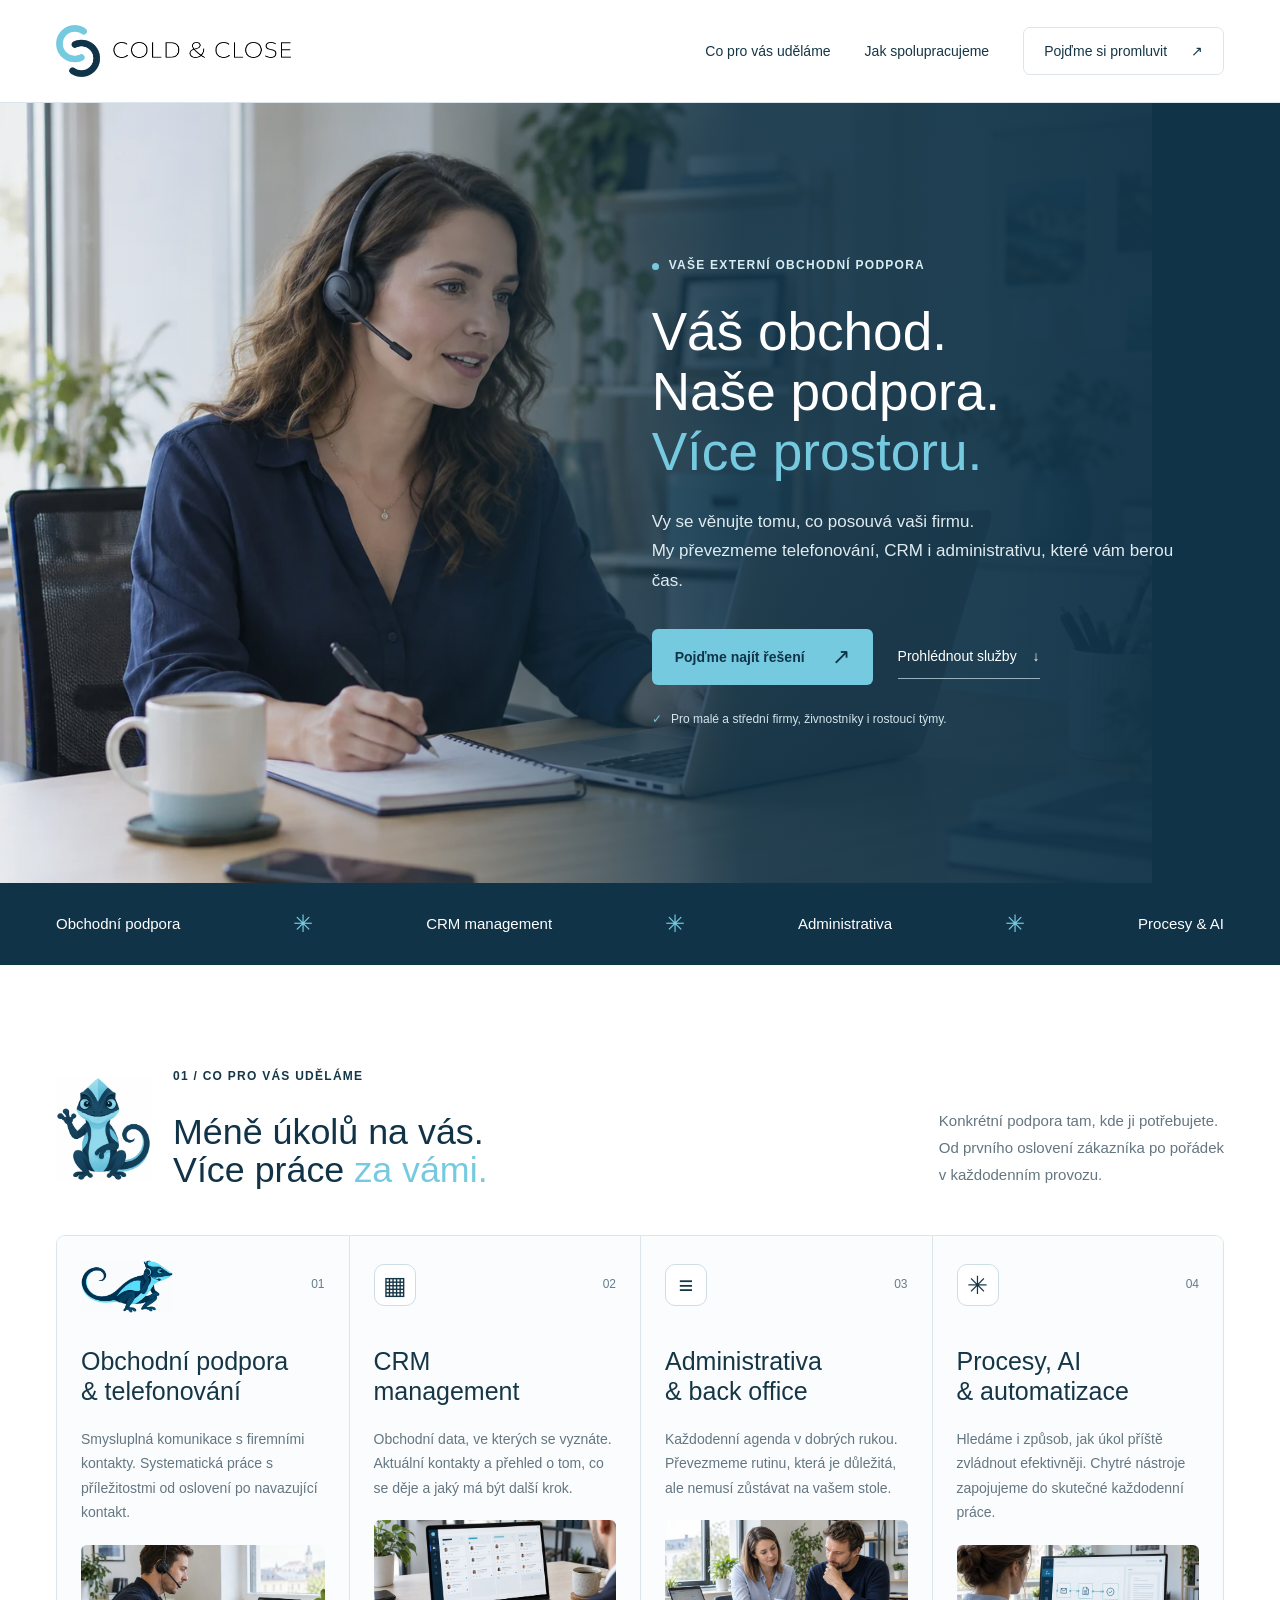
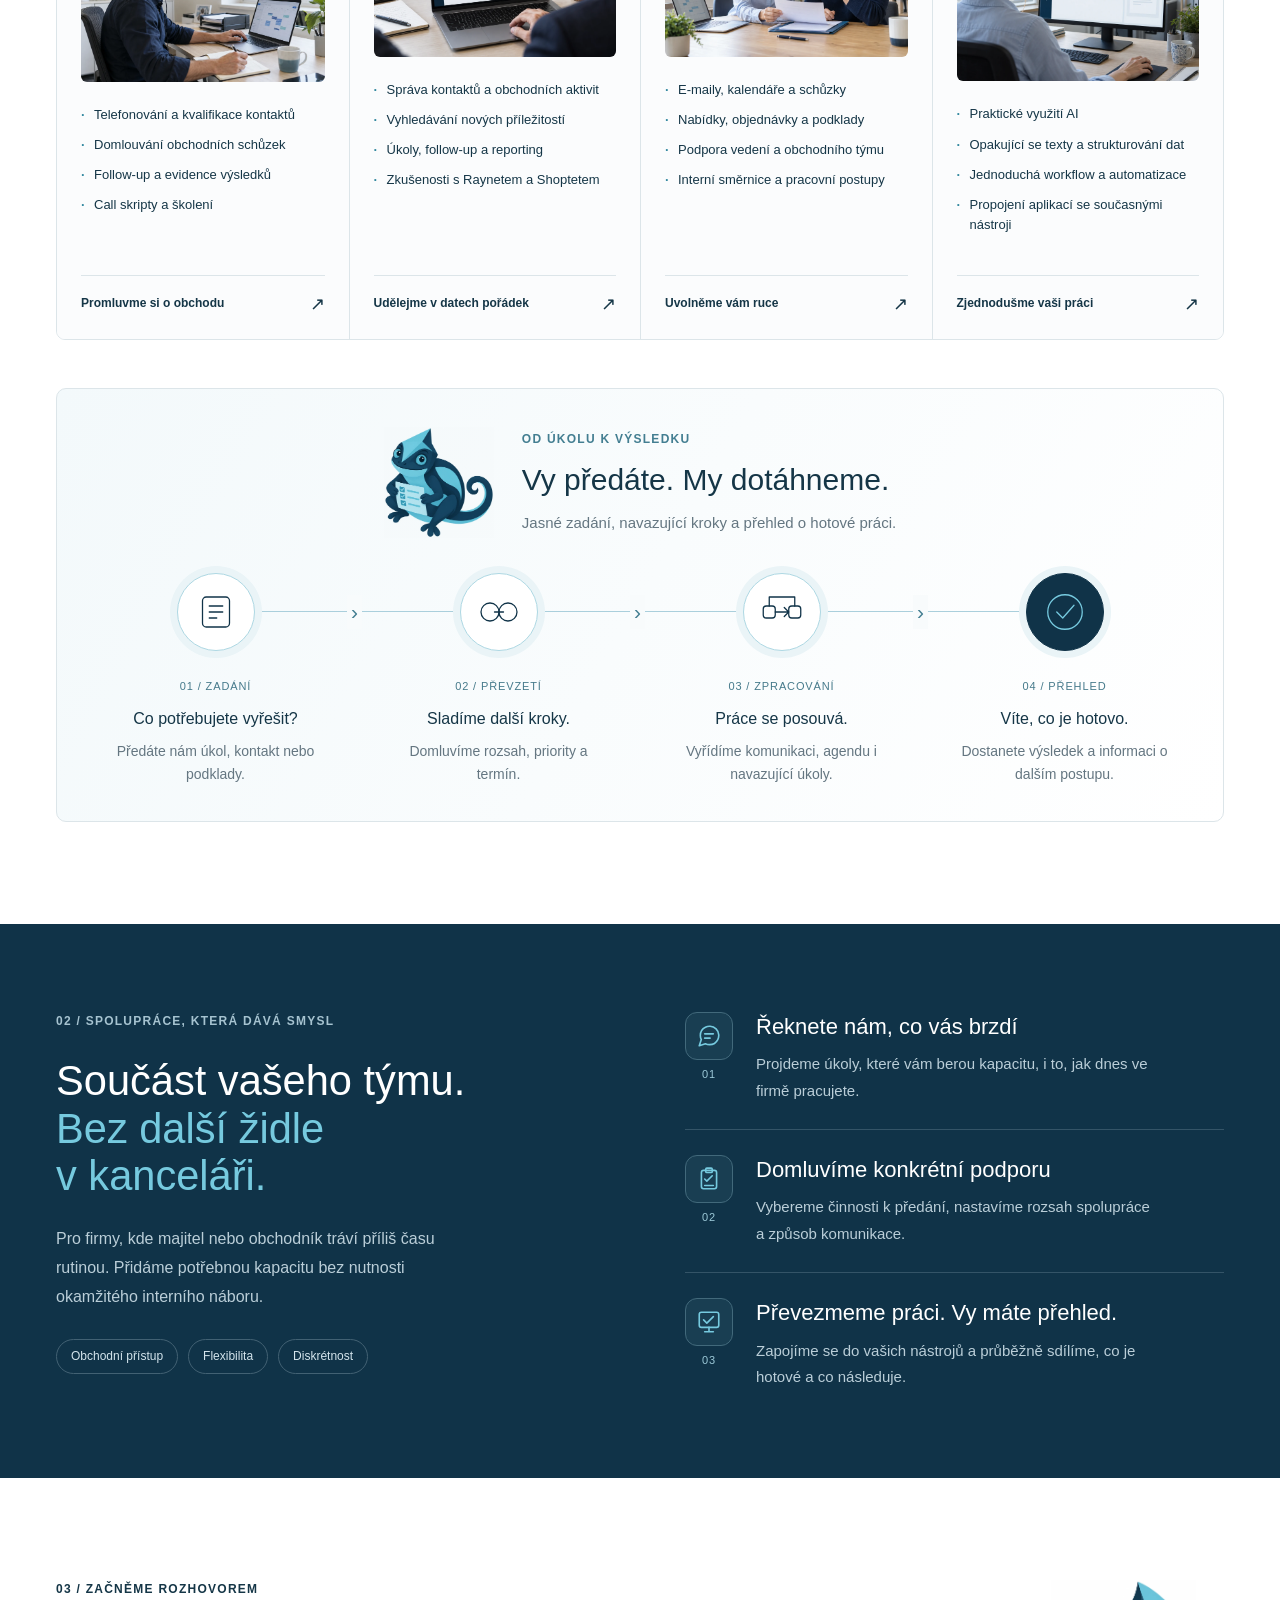
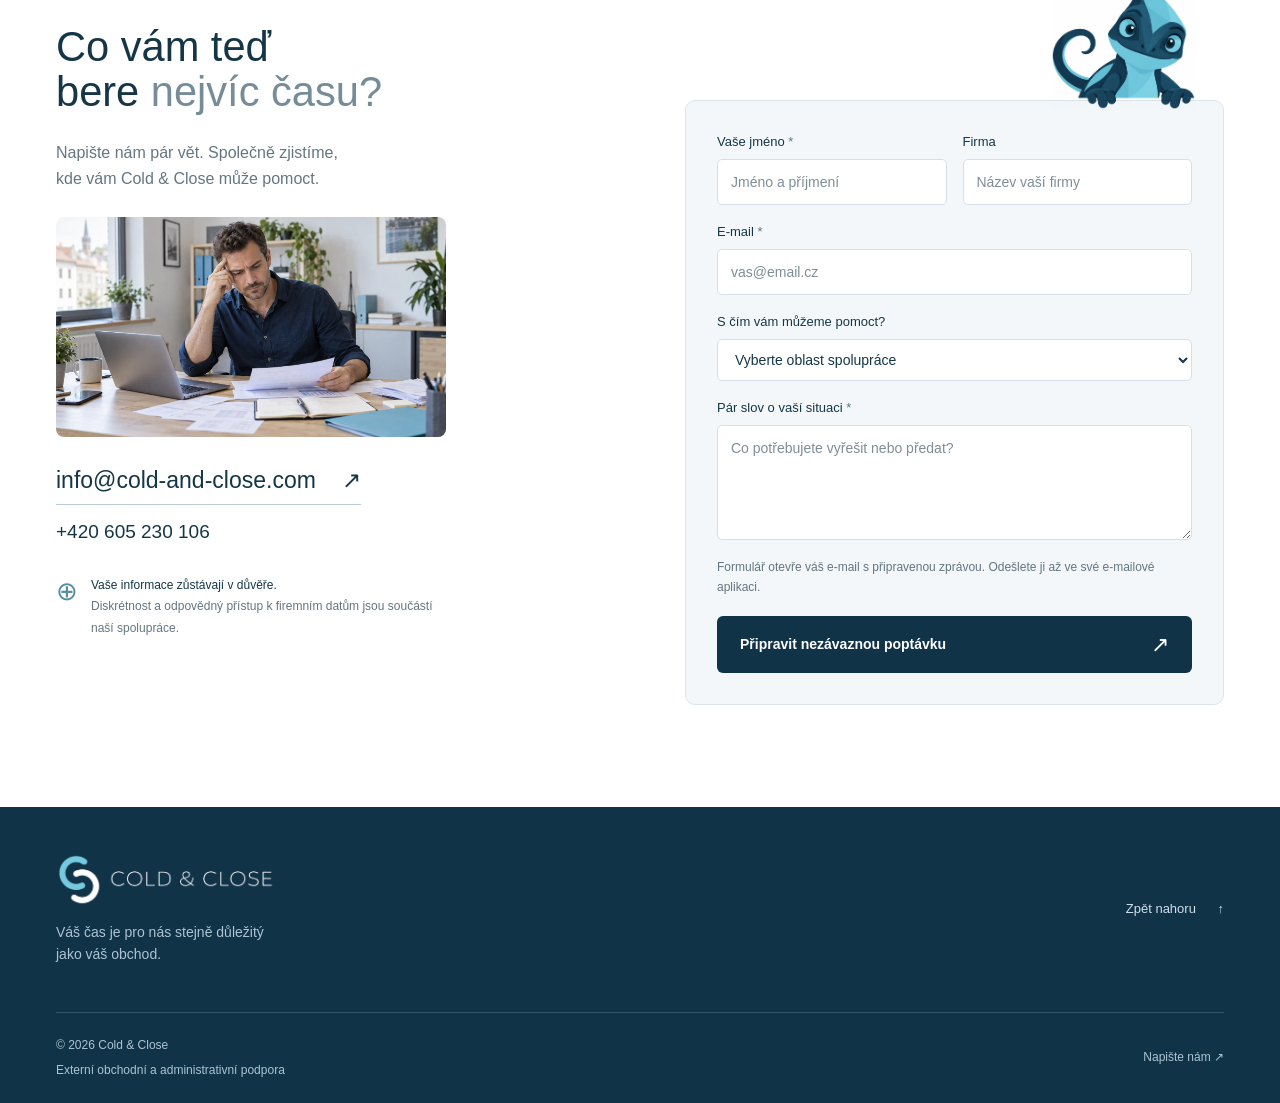
==== v2/index.html @ fe9628e1 "Add independent version 2 with chameleon mascot accents" ====
<!doctype html>
<html lang="cs">
<head>
  <meta charset="utf-8">
  <meta name="viewport" content="width=device-width, initial-scale=1">
  <meta name="theme-color" content="#103348">
  <title>Cold & Close — Více prostoru pro váš obchod</title>
  <meta name="description" content="Externí obchodní a administrativní podpora pro malé a střední firmy. B2B telefonování, CRM, back office i praktické využití AI.">
  <meta property="og:title" content="Cold & Close — Více prostoru pro váš obchod">
  <meta property="og:description" content="Převezmeme činnosti, které vám berou kapacitu. Od prvního kontaktu po každodenní administrativu.">
  <meta property="og:type" content="website">
  <link rel="icon" type="image/png" href="./assets/favicon.png">
  <link rel="stylesheet" href="./styles.css?v=mascot-v2">
  <script src="./script.js" defer></script>
</head>
<body>
  <a class="skip-link" href="#obsah">Přejít na obsah</a>
  <header class="header">
    <div class="container header-inner">
      <a class="brand" href="#" aria-label="Cold & Close — úvod"><img src="./assets/logo.png" alt="Cold & Close" width="884" height="198"></a>
      <button class="menu-toggle" type="button" aria-expanded="false" aria-controls="navigation">Menu <span aria-hidden="true">☰</span></button>
      <nav id="navigation" aria-label="Hlavní navigace">
        <a href="#sluzby">Co pro vás uděláme</a>
        <a href="#spoluprace">Jak spolupracujeme</a>
        <a class="nav-contact" href="#kontakt">Pojďme si promluvit <span aria-hidden="true">↗</span></a>
      </nav>
    </div>
  </header>
  <main id="obsah">
    <section class="hero hero-background" aria-labelledby="hero-title">
      <img class="hero-background-image" src="./assets/sales.webp" alt="" width="1536" height="1024" fetchpriority="high">
      <div class="container hero-inner"><div class="hero-copy">
        <p class="eyebrow"><span class="dot"></span> VAŠE EXTERNÍ OBCHODNÍ PODPORA</p>
        <h1 id="hero-title">Váš obchod.<br>Naše podpora.<br><span>Více prostoru.</span></h1>
        <p class="hero-description">Vy se věnujte tomu, co posouvá vaši firmu.<br class="desktop-break"> My převezmeme telefonování, CRM i administrativu, které vám berou čas.</p>
        <div class="hero-actions"><a class="button button-dark" href="#kontakt">Pojďme najít řešení <span aria-hidden="true">↗</span></a><a class="text-link" href="#sluzby">Prohlédnout služby <span aria-hidden="true">↓</span></a></div>
        <p class="hero-note"><span aria-hidden="true">✓</span> Pro malé a střední firmy, živnostníky i rostoucí týmy.</p>
      </div>
      </div>
    </section>
    <div class="scope-strip"><div class="container"><span>Obchodní podpora</span><span aria-hidden="true">✳</span><span>CRM management</span><span aria-hidden="true">✳</span><span>Administrativa</span><span aria-hidden="true">✳</span><span>Procesy & AI</span></div></div>
    <section class="services section container" id="sluzby" aria-labelledby="services-title">
      <div class="section-intro"><div class="welcome-heading"><img class="mascot mascot-welcome" src="./assets/mascot-front.webp" alt="" aria-hidden="true" width="592" height="650" loading="lazy" decoding="async"><div><p class="eyebrow">01 / CO PRO VÁS UDĚLÁME</p><h2 id="services-title">Méně úkolů na vás.<br>Více práce <span class="muted">za vámi.</span></h2></div></div><p>Konkrétní podpora tam, kde ji potřebujete.<br>Od prvního oslovení zákazníka po pořádek<br class="desktop-break"> v každodenním provozu.</p></div>
      <div class="service-grid">
        <article class="service-card"><div class="card-top"><span class="mascot-call-slot"><img class="mascot mascot-calling" src="./assets/mascot-calling.webp" alt="" aria-hidden="true" width="650" height="377" loading="lazy" decoding="async"></span><span class="card-number">01</span></div><h3>Obchodní podpora<br>& telefonování</h3><p>Smysluplná komunikace s firemními kontakty. Systematická práce s příležitostmi od oslovení po navazující kontakt.</p><img class="service-inline-photo" src="./assets/calling.webp" alt="Ilustrační obchodní hovor: asistent domlouvá schůzku a zaznamenává další kroky." width="1536" height="1024" loading="lazy" decoding="async"><ul><li>Telefonování a kvalifikace kontaktů</li><li>Domlouvání obchodních schůzek</li><li>Follow-up a evidence výsledků</li><li>Call skripty a školení</li></ul><a class="card-link" href="#kontakt" data-service="Obchodní podpora a telefonování">Promluvme si o obchodu <span aria-hidden="true">↗</span></a></article>
        <article class="service-card"><div class="card-top"><span class="service-icon" aria-hidden="true">▦</span><span class="card-number">02</span></div><h3>CRM<br>management</h3><p>Obchodní data, ve kterých se vyznáte. Aktuální kontakty a přehled o tom, co se děje a jaký má být další krok.</p><img class="service-inline-photo" src="./assets/crm.webp" alt="Ilustrační přehled obchodních příležitostí v CRM na notebooku." width="1536" height="1024" loading="lazy" decoding="async"><ul><li>Správa kontaktů a obchodních aktivit</li><li>Vyhledávání nových příležitostí</li><li>Úkoly, follow-up a reporting</li><li>Zkušenosti s Raynetem a Shoptetem</li></ul><a class="card-link" href="#kontakt" data-service="CRM management">Udělejme v datech pořádek <span aria-hidden="true">↗</span></a></article>
        <article class="service-card"><div class="card-top"><span class="service-icon" aria-hidden="true">≡</span><span class="card-number">03</span></div><h3>Administrativa<br>& back office</h3><p>Každodenní agenda v dobrých rukou. Převezmeme rutinu, která je důležitá, ale nemusí zůstávat na vašem stole.</p><img class="service-inline-photo" src="./assets/admin.webp" alt="Ilustrační spolupráce nad firemními dokumenty a plánem práce." width="1536" height="1024" loading="lazy" decoding="async"><ul><li>E-maily, kalendáře a schůzky</li><li>Nabídky, objednávky a podklady</li><li>Podpora vedení a obchodního týmu</li><li>Interní směrnice a pracovní postupy</li></ul><a class="card-link" href="#kontakt" data-service="Administrativa a back office">Uvolněme vám ruce <span aria-hidden="true">↗</span></a></article>
        <article class="service-card"><div class="card-top"><span class="service-icon" aria-hidden="true">✳</span><span class="card-number">04</span></div><h3>Procesy, AI<br>& automatizace</h3><p>Hledáme i způsob, jak úkol příště zvládnout efektivněji. Chytré nástroje zapojujeme do skutečné každodenní práce.</p><img class="service-inline-photo" src="./assets/automation.webp" alt="Ilustrační práce s automatizací: propojení přijatého e-mailu, přípravy dokumentu a dokončení úkolu." width="1536" height="1024" loading="lazy" decoding="async"><ul><li>Praktické využití AI</li><li>Opakující se texty a strukturování dat</li><li>Jednoduchá workflow a automatizace</li><li>Propojení aplikací se současnými nástroji</li></ul><a class="card-link" href="#kontakt" data-service="Procesy, AI a automatizace">Zjednodušme vaši práci <span aria-hidden="true">↗</span></a></article>
      </div>
      <div class="workflow" aria-labelledby="workflow-title">
        <div class="workflow-heading mascot-workflow-heading"><img class="mascot mascot-tasks" src="./assets/mascot-threequarter.webp" alt="" aria-hidden="true" width="640" height="650" loading="lazy" decoding="async"><div><p class="eyebrow">OD ÚKOLU K VÝSLEDKU</p><h3 id="workflow-title">Vy předáte. My dotáhneme.</h3><p>Jasné zadání, navazující kroky a přehled o hotové práci.</p></div></div>
        <ol class="workflow-track">
          <li><div class="workflow-symbol" aria-hidden="true"><svg viewBox="0 0 64 64"><rect x="14" y="12" width="36" height="40" rx="5"/><path d="M23 24h18M23 32h18M23 40h10"/></svg></div><span class="workflow-step">01 / ZADÁNÍ</span><h4>Co potřebujete vyřešit?</h4><p>Předáte nám úkol, kontakt nebo podklady.</p></li>
          <li><div class="workflow-symbol" aria-hidden="true"><svg viewBox="0 0 64 64"><circle cx="20" cy="32" r="12"/><circle cx="44" cy="32" r="12"/><path d="M26 32h12"/></svg></div><span class="workflow-step">02 / PŘEVZETÍ</span><h4>Sladíme další kroky.</h4><p>Domluvíme rozsah, priority a termín.</p></li>
          <li><div class="workflow-symbol" aria-hidden="true"><svg viewBox="0 0 64 64"><rect x="7" y="24" width="16" height="16" rx="4"/><rect x="41" y="24" width="16" height="16" rx="4"/><path d="M23 32h18m-6-6 6 6-6 6M15 24V12h34v12"/></svg></div><span class="workflow-step">03 / ZPRACOVÁNÍ</span><h4>Práce se posouvá.</h4><p>Vyřídíme komunikaci, agendu i navazující úkoly.</p></li>
          <li><div class="workflow-symbol" aria-hidden="true"><svg viewBox="0 0 64 64"><circle cx="32" cy="32" r="23"/><path d="m21 32 8 8 15-17"/></svg></div><span class="workflow-step">04 / PŘEHLED</span><h4>Víte, co je hotovo.</h4><p>Dostanete výsledek a informaci o dalším postupu.</p></li>
        </ol>
      </div>

    </section>
    <section class="partnership" id="spoluprace" aria-labelledby="partnership-title"><div class="container partnership-grid"><div><p class="eyebrow">02 / SPOLUPRÁCE, KTERÁ DÁVÁ SMYSL</p><h2 id="partnership-title">Součást vašeho týmu.<br><span>Bez další židle<br>v kanceláři.</span></h2><p class="partnership-description">Pro firmy, kde majitel nebo obchodník tráví příliš času rutinou. Přidáme potřebnou kapacitu bez nutnosti okamžitého interního náboru.</p><div class="values"><span>Obchodní přístup</span><span>Flexibilita</span><span>Diskrétnost</span></div></div><div class="steps"><article><span class="step-marker"><span class="step-icon" aria-hidden="true"><svg viewBox="0 0 24 24"><path d="M21 11.5a8.4 8.4 0 0 1-.9 3.8 8.5 8.5 0 0 1-7.6 4.7 8.4 8.4 0 0 1-3.8-.9L3 21l1.9-5.7a8.4 8.4 0 0 1-.9-3.8 8.5 8.5 0 0 1 4.7-7.6 8.4 8.4 0 0 1 3.8-.9H13a8.5 8.5 0 0 1 8 8v.5Z"/><path d="M8 10h8M8 14h5"/></svg></span><span class="step-number">01</span></span><div><h3>Řeknete nám, co vás brzdí</h3><p>Projdeme úkoly, které vám berou kapacitu, i to, jak dnes ve firmě pracujete.</p></div></article><article><span class="step-marker"><span class="step-icon" aria-hidden="true"><svg viewBox="0 0 24 24"><rect x="5" y="4" width="14" height="17" rx="2"/><rect x="9" y="2" width="6" height="4" rx="1"/><path d="m8 12 2 2 5-5M8 18h8"/></svg></span><span class="step-number">02</span></span><div><h3>Domluvíme konkrétní podporu</h3><p>Vybereme činnosti k předání, nastavíme rozsah spolupráce a způsob komunikace.</p></div></article><article><span class="step-marker"><span class="step-icon" aria-hidden="true"><svg viewBox="0 0 24 24"><rect x="3" y="3" width="18" height="14" rx="2"/><path d="M8 21h8M12 17v4m-5-11 3 3 6-6"/></svg></span><span class="step-number">03</span></span><div><h3>Převezmeme práci. Vy máte přehled.</h3><p>Zapojíme se do vašich nástrojů a průběžně sdílíme, co je hotové a co následuje.</p></div></article></div></div></section>
    <section class="contact section container" id="kontakt" aria-labelledby="contact-title"><div class="contact-copy"><p class="eyebrow">03 / ZAČNĚME ROZHOVOREM</p><h2 id="contact-title">Co vám teď<br>bere <span class="muted">nejvíc času?</span></h2><p>Napište nám pár vět. Společně zjistíme,<br class="desktop-break"> kde vám Cold & Close může pomoct.</p><img class="contact-client-photo" src="./assets/client-workload.webp" alt="Zamyšlený podnikatel prochází rozpracované dokumenty u notebooku." width="1536" height="1024" loading="lazy" decoding="async"><a class="email-link" href="mailto:info@cold-and-close.com">info@cold-and-close.com <span aria-hidden="true">↗</span></a><a class="phone-link" href="tel:+420605230106">+420 605 230 106</a><div class="discretion"><span aria-hidden="true">⊕</span><p><strong>Vaše informace zůstávají v důvěře.</strong><br>Diskrétnost a odpovědný přístup k firemním datům jsou součástí naší spolupráce.</p></div></div><div class="contact-form-wrap"><img class="mascot mascot-peek" src="./assets/mascot-peek.webp" alt="" aria-hidden="true" width="650" height="581" loading="lazy" decoding="async"><form id="contact-form"><div class="form-row"><label>Vaše jméno <span aria-hidden="true">*</span><input name="name" autocomplete="name" placeholder="Jméno a příjmení" required maxlength="100"></label><label>Firma<input name="company" autocomplete="organization" placeholder="Název vaší firmy" maxlength="150"></label></div><label>E-mail <span aria-hidden="true">*</span><input name="email" type="email" autocomplete="email" placeholder="vas@email.cz" required maxlength="200"></label><label>S čím vám můžeme pomoct?<select name="service" id="service"><option value="Zatím nevím — pojďme to probrat">Vyberte oblast spolupráce</option><option>Obchodní podpora a telefonování</option><option>CRM management</option><option>Administrativa a back office</option><option>Procesy, AI a automatizace</option><option>Více oblastí / jiná poptávka</option></select></label><label>Pár slov o vaší situaci <span aria-hidden="true">*</span><textarea name="message" rows="4" placeholder="Co potřebujete vyřešit nebo předat?" required maxlength="3000"></textarea></label><p class="form-note">Formulář otevře váš e-mail s připravenou zprávou. Odešlete ji až ve své e-mailové aplikaci.</p><button class="button button-dark submit-button" type="submit">Připravit nezávaznou poptávku <span aria-hidden="true">↗</span></button><p class="form-status" id="form-status" role="status" hidden></p><noscript><p>Pro přípravu zprávy zapněte JavaScript nebo nám napište přímo na <a href="mailto:info@cold-and-close.com">info@cold-and-close.com</a>.</p></noscript></form></div></section>
  </main>
  <footer><div class="container footer-main"><a href="#" aria-label="Cold & Close — zpět nahoru"><img src="./assets/logo-light.png" alt="Cold & Close" width="915" height="225"></a><p>Váš čas je pro nás stejně důležitý<br>jako váš obchod.</p><a href="#obsah" class="back-top">Zpět nahoru <span aria-hidden="true">↑</span></a></div><div class="container footer-bottom"><span>© <span id="year">2026</span> Cold & Close</span><span>Externí obchodní a administrativní podpora</span><a href="mailto:info@cold-and-close.com">Napište nám ↗</a></div></footer>
</body>
</html>
---- v2/styles.css ----
:root{--navy:#103348;--blue:#76cadf;--ink:#153647;--muted:#647681;--line:#dce5e9;--pale:#f3f7f9;--white:#fff;font-family:Arial,Helvetica,sans-serif;color:var(--ink);background:var(--white);font-synthesis:none}*{box-sizing:border-box}html{scroll-behavior:smooth;scroll-padding-top:110px}body{margin:0;font-size:16px;line-height:1.6}a{color:inherit;text-decoration:none}button,input,select,textarea{font:inherit}button,a,input,select,textarea{-webkit-tap-highlight-color:transparent}button,a{touch-action:manipulation}a,button{transition:background-color .2s,color .2s,border-color .2s}a:focus-visible,button:focus-visible{outline:3px solid #29829b;outline-offset:5px}img{display:block;max-width:100%;height:auto}h1,h2,h3,p{margin:0}h1,h2,h3{font-weight:500;line-height:1.08;letter-spacing:0em}.container{width:min(1280px,calc(100% - 112px));margin-inline:auto}.header{position:sticky;top:0;z-index:10;background:rgba(255,255,255,.96);border-bottom:1px solid var(--line);backdrop-filter:blur(14px)}.header-inner{height:102px;display:flex;align-items:center;justify-content:space-between;gap:30px}.brand{width:235px;flex-shrink:0}.header nav{display:flex;gap:34px;align-items:center;font-size:14px}.header nav>a:hover{color:#26768a}.nav-contact{border:1px solid var(--line);padding:12px 20px;border-radius:7px}.nav-contact span{margin-left:20px}.menu-toggle{display:none}.hero{display:grid;grid-template-columns:1.12fr 1fr;gap:64px;align-items:center;padding-block:75px 78px}.eyebrow{font-size:12px;font-weight:600;letter-spacing:.105em;display:flex;align-items:center;gap:10px;margin-bottom:26px}.dot{width:7px;height:7px;display:inline-block;border-radius:50%;background:#398aa0}.hero h1{font-size:clamp(48px,4.65vw,71px);letter-spacing:0em;line-height:1.075}.hero h1>span{color:#438da1}.hero-description{max-width:540px;color:var(--muted);font-size:17px;line-height:1.75;margin-top:25px}.hero-actions{display:flex;gap:25px;align-items:center;margin-top:33px}.button{display:inline-flex;justify-content:space-between;align-items:center;gap:27px;padding:16px 22px;border-radius:6px;font-size:14px;font-weight:600;border:1px solid transparent;cursor:pointer}.button-dark{color:white;background:var(--navy)}.button-dark:hover{background:#20536b}.button span{font-size:22px;font-weight:400;line-height:1}.text-link{font-size:14px;border-bottom:1px solid var(--line);padding-block:10px;white-space:nowrap}.text-link span{margin-left:12px}.hero-note{font-size:12px;color:var(--muted);margin-top:25px}.hero-note span{color:#36869b;margin-right:6px}.hero-visual{background:#e6f3f7;min-height:485px;border-radius:12px;position:relative;overflow:hidden;display:flex;flex-direction:column;justify-content:space-between;padding:30px}.visual-top,.visual-bottom{display:flex;justify-content:space-between;align-items:center;font-size:10px;line-height:1.5;font-weight:600;letter-spacing:.09em}.visual-plus{font-size:35px;font-weight:400}.brand-stage{position:relative;display:grid;place-items:center;height:340px}.hero-mark{width:218px;max-height:285px;object-fit:contain}.floating-tag{position:absolute;display:flex;gap:11px;align-items:center;background:white;border:1px solid #e4eef2;box-shadow:0 10px 28px #1033480c;padding:13px 16px;border-radius:7px;font-size:13px;letter-spacing:0em;white-space:nowrap}.floating-tag>span{display:grid;place-items:center;width:24px;height:24px;border-radius:50%;background:#e8f5f8;color:#27677a}.tag-one{right:-8px;top:49px}.tag-two{left:-9px;bottom:28px}.visual-bottom{padding-top:20px;border-top:1px solid #10334821}.scope-strip{background:var(--navy);color:white}.scope-strip .container{display:flex;justify-content:space-between;align-items:center;gap:16px;padding-block:22px;font-size:15px}.scope-strip [aria-hidden]{color:var(--blue);font-size:24px;font-weight:400}.section{padding-block:102px}.section-intro{display:flex;justify-content:space-between;gap:48px;align-items:flex-end;margin-bottom:45px}h2{font-size:clamp(35px,3.25vw,48px)}.muted{color:#768c99}.section-intro>p{color:var(--muted);font-size:15px;line-height:1.8;padding-bottom:2px}.service-grid{display:grid;grid-template-columns:repeat(4,minmax(0,1fr));border:1px solid var(--line);border-radius:9px;overflow:hidden}.service-card{padding:28px 24px 23px;display:flex;flex-direction:column;min-width:0;background:#fbfcfd}.service-card+.service-card{border-left:1px solid var(--line)}.service-card:hover{background:#f1f7fa}.card-top{display:flex;justify-content:space-between;align-items:center;margin-bottom:40px}.service-icon{border:1px solid #cddde4;border-radius:10px;width:42px;height:42px;display:grid;place-items:center;font-size:25px;background:white}.card-number{font-size:12px;color:#627d8c;font-variant-numeric:tabular-nums}.service-card h3{font-size:25px;line-height:1.15;letter-spacing:0em;margin-bottom:20px}.service-card>p{font-size:14px;line-height:1.75;color:var(--muted)}.service-card ul{padding:0;margin:23px 0 30px;list-style:none;font-size:13px;line-height:1.55}.service-card li{position:relative;padding-left:13px;margin-bottom:10px}.service-card li:before{content:'·';position:absolute;left:0;color:#3389a0;font-weight:700}.card-link{display:flex;justify-content:space-between;gap:8px;border-top:1px solid var(--line);padding-top:18px;margin-top:auto;font-size:12px;font-weight:600}.card-link span{font-size:18px;line-height:1.2}.partnership{background:var(--navy);color:white;padding-block:88px}.partnership-grid{display:grid;grid-template-columns:1fr 1fr;gap:90px}.partnership .eyebrow{color:#a6c3d0}.partnership h2{line-height:1.15}.partnership h2 span{color:var(--blue)}.partnership-description{color:#baceD8;font-size:16px;line-height:1.8;max-width:430px;margin-top:25px}.values{display:flex;flex-wrap:wrap;gap:10px;margin-top:27px}.values span{border:1px solid #426173;border-radius:30px;padding:7px 14px;font-size:12px;color:#d3e4ec}.steps{align-self:center}.steps article{display:flex;gap:23px;padding:25px 0;border-bottom:1px solid #345467}.steps article:first-child{padding-top:0}.steps article:last-child{border-bottom:0;padding-bottom:0}.steps article>span{font-size:13px;color:var(--blue);padding-top:3px}.steps h3{font-size:22px;letter-spacing:0em;line-height:1.35}.steps p{font-size:15px;line-height:1.75;color:#baced8;margin-top:10px;max-width:400px}.contact{display:grid;grid-template-columns:1fr 1fr;gap:90px}.contact-copy>p:not(.eyebrow){color:var(--muted);margin-top:25px}.email-link{display:block;width:fit-content;font-size:23px;letter-spacing:0em;margin-top:36px;border-bottom:1px solid #bacbd4;padding-bottom:5px;overflow-wrap:anywhere}.email-link span{margin-left:20px}.phone-link{display:block;width:fit-content;margin-top:12px;font-size:19px}.discretion{display:flex;gap:13px;margin-top:56px;max-width:390px}.discretion>span{font-size:26px;line-height:1.3;color:#548ea3}.discretion p{font-size:12px;line-height:1.8;color:var(--muted)}.discretion strong{font-weight:500;color:var(--ink)}form{border:1px solid var(--line);background:var(--pale);border-radius:10px;padding:31px}.form-row{display:grid;grid-template-columns:1fr 1fr;gap:16px}label{display:block;font-size:13px;font-weight:500;margin-bottom:17px}label>span{color:#577985}input,select,textarea{display:block;width:100%;min-width:0;background:white;border:1px solid #d6e1e6;border-radius:5px;padding:11px 13px;margin-top:6px;color:var(--ink);font-size:14px;outline:none}input:focus,select:focus,textarea:focus{border-color:#2e7f95;box-shadow:0 0 0 3px #76cadf35}input::placeholder,textarea::placeholder{color:#7e8e97}textarea{resize:vertical;min-height:115px}.form-note{color:var(--muted);font-size:12px;line-height:1.7;margin-bottom:19px}.submit-button{width:100%}.form-status{margin-top:18px;font-size:14px;border-left:3px solid #438da1;padding-left:12px}footer{background:var(--navy);color:#d0e0e8}.footer-main{display:flex;align-items:center;justify-content:space-between;gap:40px;padding-block:46px}.footer-main img{width:220px}.footer-main p{font-size:14px;color:#acc4d1}.back-top{font-size:13px}.back-top span{margin-left:18px}.footer-bottom{display:flex;justify-content:space-between;gap:20px;border-top:1px solid #355569;padding-block:23px;font-size:12px;color:#acc4d1}.skip-link{position:fixed;left:16px;top:-100px;padding:12px 20px;background:white;z-index:100}.skip-link:focus{top:10px}
@media(min-width:1600px){.hero{padding-block:95px}.hero-visual{min-height:520px}.brand-stage{height:370px}}
@media(max-width:1150px){.container{width:calc(100% - 64px)}.header nav{gap:22px}.hero{gap:35px}.hero-actions{gap:16px;flex-wrap:wrap}.hero h1{font-size:58px}.hero-visual{padding:22px}.service-grid{grid-template-columns:1fr 1fr}.service-card:nth-child(3){border-left:0}.service-card:nth-child(n+3){border-top:1px solid var(--line)}.service-card{padding:28px}.card-top{margin-bottom:28px}.service-card h3 br{display:none}.service-card>p{max-width:400px}.service-card ul{font-size:14px}.card-link{font-size:14px}.partnership-grid,.contact{gap:45px}.email-link{font-size:20px}}
@media(max-width:800px){.container{width:calc(100% - 40px)}.header-inner{height:80px}.brand{width:190px}.menu-toggle{display:flex;align-items:center;gap:12px;min-height:44px;background:white;border:1px solid var(--line);border-radius:5px;padding:7px 12px;font-size:14px;color:var(--ink)}.header nav{display:none;position:absolute;left:0;right:0;top:80px;background:white;padding:20px;border-bottom:1px solid var(--line);flex-direction:column;align-items:stretch;gap:4px}.header nav.open{display:flex}.header nav a{padding:12px}.nav-contact{margin-top:6px}.hero{grid-template-columns:1fr;gap:38px;padding-block:44px}.hero h1{font-size:clamp(46px,8vw,68px)}.hero-description{font-size:16px}.hero-visual{min-height:370px}.brand-stage{height:260px}.hero-mark{width:170px;max-height:230px}.tag-one{right:5%;top:25px}.tag-two{left:4%;bottom:18px}.visual-top,.visual-bottom{font-size:10px}.scope-strip .container{display:grid;grid-template-columns:1fr 1fr;gap:12px 22px;font-size:13px;padding-block:20px}.scope-strip [aria-hidden]{display:none}.scope-strip .container>span:not([aria-hidden]):before{content:'✳';color:var(--blue);margin-right:10px}.section{padding-block:65px}.section-intro{align-items:start;flex-direction:column;gap:22px;margin-bottom:30px}.section-intro>p{font-size:15px}.eyebrow{font-size:11px;margin-bottom:21px}h2{font-size:38px}.partnership{padding-block:63px}.partnership-grid,.contact{grid-template-columns:1fr;gap:40px}.partnership h2 br:last-child{display:none}.steps p{max-width:none}.discretion{margin-top:30px}.contact-copy>p:not(.eyebrow){margin-top:20px}.email-link{font-size:24px}.footer-main{flex-wrap:wrap;gap:24px;padding-block:30px}.footer-main p{font-size:13px}.footer-bottom{flex-wrap:wrap;gap:10px}.footer-bottom>span:nth-child(2){display:none}}
@media(max-width:480px){.hero h1{font-size:48px}.hero-actions{align-items:flex-start;gap:18px}.hero-actions .button{padding:15px 17px}.hero-note{font-size:12px;max-width:280px}.hero-visual{min-height:350px;padding:20px}.floating-tag{font-size:12px;padding:10px}.tag-one{right:-7px}.tag-two{left:-6px}.hero-mark{width:160px}.service-grid{grid-template-columns:1fr}.service-card+.service-card{border-left:0;border-top:1px solid var(--line)}.service-card{padding:25px}.service-card h3{font-size:27px}.service-card li{margin-bottom:8px}.card-top{margin-bottom:23px}.section-intro br.desktop-break,.desktop-break{display:none}h2{font-size:35px}.contact{gap:30px}form{padding:22px}.form-row{grid-template-columns:1fr;gap:0}.email-link{font-size:21px}.email-link span{margin-left:5px}.submit-button{font-size:13px;padding:15px 13px;gap:10px}.footer-main{display:grid;grid-template-columns:1fr}.footer-main img{width:205px}.header-inner{gap:10px}.brand{width:178px}}
/* Full-width photographic introduction; copy stays opposite the subject. */
.hero.hero-background{position:relative;isolation:isolate;display:flex;align-items:center;width:100%;min-height:680px;min-height:min(780px,calc(100svh - 102px));padding:80px 0;overflow:hidden;background:var(--navy);color:white}
.hero-background-image{position:absolute;inset:0;width:100%;height:100%;object-fit:cover;object-position:center 42%;transform:translateX(-10%);z-index:-2}
.hero-background:after{content:'';position:absolute;inset:0;z-index:-1;background:linear-gradient(90deg,rgba(16,51,72,.06) 10%,rgba(16,51,72,.22) 32%,rgba(16,51,72,.88) 58%,rgba(16,51,72,.97) 100%)}
.hero-inner{display:flex;justify-content:flex-end}.hero-background .hero-copy{width:49%;max-width:600px}.hero-background h1{font-size:clamp(46px,4.55vw,70px)}.hero-background h1>span{color:var(--blue)}.hero-background .eyebrow{color:#d7edf3}.hero-background .dot{background:var(--blue)}.hero-background .hero-description{color:#e0ebf0}.hero-background .hero-note{color:#d4e4ec}.hero-background .hero-note span{color:var(--blue)}.hero-background .button-dark{background:var(--blue);color:var(--navy)}.hero-background .button-dark:hover{background:#a1deed}.hero-background .text-link{color:white;border-color:#96b0be}.hero-background a:focus-visible{outline-color:white}
.service-inline-photo{width:100%;max-width:280px;aspect-ratio:16/9;object-fit:cover;border-radius:6px;margin:20px 0 0;align-self:flex-start}
@media(max-width:1150px){.hero-background .hero-copy{width:52%}.hero-background .hero-actions{gap:18px}}
@media(max-width:800px){.hero.hero-background{min-height:660px;padding:60px 0}.hero-background-image{object-position:35% center;transform:none}.hero-background:after{background:linear-gradient(90deg,rgba(16,51,72,.48),rgba(16,51,72,.92) 80%)}.hero-background .hero-copy{width:100%;max-width:540px}.hero-inner{justify-content:flex-start}.hero-background h1{font-size:clamp(44px,8vw,60px)}.hero-background .hero-description{max-width:470px}}
@media(max-width:480px){.hero.hero-background{min-height:620px;padding:55px 0}.hero-background-image{object-position:38% center}.hero-background:after{background:linear-gradient(180deg,rgba(16,51,72,.68),rgba(16,51,72,.94))}.hero-background h1{font-size:44px}.hero-background .hero-actions{flex-wrap:wrap}.service-inline-photo{max-width:240px}}

/* A lightweight, responsive process diagram with native text. */
.hero-background h1{line-height:1.13;font-size:clamp(44px,4.15vw,64px)}
.service-card h3{line-height:1.22}.service-card>p{flex-grow:0}
.workflow{margin-top:48px;padding:38px 32px 34px;border:1px solid var(--line);border-radius:10px;background:linear-gradient(120deg,#f3f9fb,#fff)}
.workflow-heading{text-align:center}.workflow-heading .eyebrow{justify-content:center;margin-bottom:12px;color:#437e91}.workflow-heading h3{font-size:30px;line-height:1.25;letter-spacing:0}.workflow-heading>p:last-child{color:var(--muted);font-size:15px;margin-top:12px}
.workflow-track{display:grid;grid-template-columns:repeat(4,minmax(0,1fr));gap:30px;list-style:none;padding:0;margin:35px 0 0}
.workflow-track li{position:relative;min-width:0;text-align:center}.workflow-track li:not(:last-child):before{content:'';position:absolute;top:38px;left:calc(50% + 43px);width:calc(100% - 56px);height:1px;background:#aacfdc}.workflow-track li:not(:last-child):after{content:'›';position:absolute;top:22px;right:-20px;font-size:21px;color:#437e91;background:#f8fbfc;padding:0 4px}
.workflow-symbol{width:78px;height:78px;display:grid;place-items:center;margin:0 auto 21px;border:1px solid #aed8e3;border-radius:50%;background:#fff;position:relative;box-shadow:0 0 0 7px #eaf4f7}.workflow-symbol svg{width:48px;height:48px;fill:none;stroke:var(--navy);stroke-width:1.7;stroke-linecap:round;stroke-linejoin:round}.workflow-track li:last-child .workflow-symbol{background:var(--navy);border-color:var(--navy)}.workflow-track li:last-child svg{stroke:var(--blue)}
.workflow-step{font-size:11px;letter-spacing:.08em;color:#467a8b}.workflow-track h4{font-size:16px;font-weight:500;line-height:1.4;margin:10px 0}.workflow-track p{font-size:14px;line-height:1.65;color:var(--muted);max-width:220px;margin:auto}
@media(max-width:800px){.hero-background h1{font-size:clamp(40px,7.5vw,58px)}.workflow{padding:30px 22px}.workflow-track{grid-template-columns:1fr 1fr;gap:35px 26px}.workflow-track li:nth-child(2):before,.workflow-track li:nth-child(2):after{display:none}}
@media(max-width:480px){.hero-background h1{font-size:40px}.workflow-heading h3{font-size:25px}.workflow-track{grid-template-columns:1fr;gap:26px}.workflow-track li{text-align:left;display:grid;grid-template-columns:65px 1fr;column-gap:18px}.workflow-symbol{width:60px;height:60px;grid-column:1;grid-row:1/4;margin:3px 0}.workflow-symbol svg{width:40px;height:40px}.workflow-step,.workflow-track h4,.workflow-track p{grid-column:2}.workflow-track p{margin:0;max-width:none}.workflow-track h4{margin:6px 0}.workflow-track li:before,.workflow-track li:after{display:none}}

@media(prefers-reduced-motion:reduce){html{scroll-behavior:auto}*,*:before,*:after{transition:none!important}}

/* Icons give each collaboration step a distinct visual anchor. */
.steps article>.step-marker{padding-top:0;display:flex;flex:0 0 48px;flex-direction:column;align-items:center;gap:7px}
.step-icon{display:grid;place-items:center;width:48px;height:48px;border:1px solid #42697b;border-radius:12px;background:#193e52;color:var(--blue)}
.step-icon svg{width:26px;height:26px;fill:none;stroke:currentColor;stroke-width:1.5;stroke-linecap:round;stroke-linejoin:round}
.step-number{font-size:11px;line-height:1.4;letter-spacing:.08em;color:#9cc9d8}
@media(max-width:480px){.steps article{gap:17px}.steps article>.step-marker{flex-basis:42px}.step-icon{width:42px;height:42px;border-radius:10px}.step-icon svg{width:23px;height:23px}}

/* Contact illustration and original brand colors in the services heading. */
#services-title{color:var(--navy)}#services-title .muted{color:var(--blue)}
.contact-client-photo{width:100%;max-width:390px;aspect-ratio:16/9;object-fit:cover;object-position:center 40%;border-radius:8px;margin-top:26px}
.contact-copy .email-link{margin-top:25px}.contact-copy .discretion{margin-top:28px}
@media(max-width:480px){.contact-client-photo{max-width:320px;margin-top:23px}}

/* Keep desktop footer copy on one shared left edge, actions on the right. */
@media(min-width:801px){
  .footer-main{display:grid;grid-template-columns:minmax(0,1fr) auto;gap:14px 40px;align-items:center}
  .footer-main>a:first-child{grid-column:1;grid-row:1;justify-self:start}
  .footer-main>p{grid-column:1;grid-row:2;text-align:left}
  .footer-main>.back-top{grid-column:2;grid-row:1 / 3;justify-self:end;text-align:right}
  .footer-bottom{display:grid;grid-template-columns:minmax(0,1fr) auto;gap:6px 40px;align-items:center}
  .footer-bottom>span:first-child{grid-column:1;grid-row:1}
  .footer-bottom>span:nth-child(2){grid-column:1;grid-row:2}
  .footer-bottom>a{grid-column:2;grid-row:1 / 3;justify-self:end;text-align:right}
}

/* Version 2: restrained mascot accents, preserving the photographic layout. */
.mascot{object-fit:contain;mix-blend-mode:multiply;pointer-events:none;flex-shrink:0}
.welcome-heading{display:flex;align-items:center;gap:22px;min-width:0}.mascot-welcome{width:95px;height:auto}.welcome-heading h2{font-size:clamp(32px,2.8vw,43px)}
.mascot-call-slot{position:relative;display:block;width:100px;height:42px}.mascot-calling{position:absolute;left:0;bottom:-7px;width:92px;max-height:77px}
.mascot-workflow-heading{display:flex;justify-content:center;align-items:center;gap:28px;text-align:left}.mascot-workflow-heading .eyebrow{justify-content:flex-start}.mascot-workflow-heading>div>p:last-child{font-size:15px;color:var(--muted);margin-top:12px}.mascot-tasks{width:110px;height:auto}
.contact-form-wrap{min-width:0;align-self:start;isolation:isolate}.mascot-peek{width:145px;height:auto;margin:0 28px -10px auto;position:relative;z-index:1}.contact-form-wrap form{position:relative}
@media(max-width:1150px){.services .section-intro{align-items:flex-start;flex-direction:column;gap:24px}}
@media(max-width:800px){.mascot-welcome{width:75px}.welcome-heading{gap:17px}.welcome-heading h2{font-size:35px}.mascot-tasks{width:90px}.mascot-workflow-heading{gap:20px}.mascot-peek{width:130px}}
@media(max-width:480px){.mascot-welcome{width:56px}.welcome-heading{gap:12px}.welcome-heading h2{font-size:29px}.welcome-heading .eyebrow{font-size:10px}.mascot-workflow-heading{flex-direction:column;gap:14px;text-align:center}.mascot-workflow-heading .eyebrow{justify-content:center}.mascot-tasks{width:85px}.mascot-peek{width:115px;margin-right:20px}}
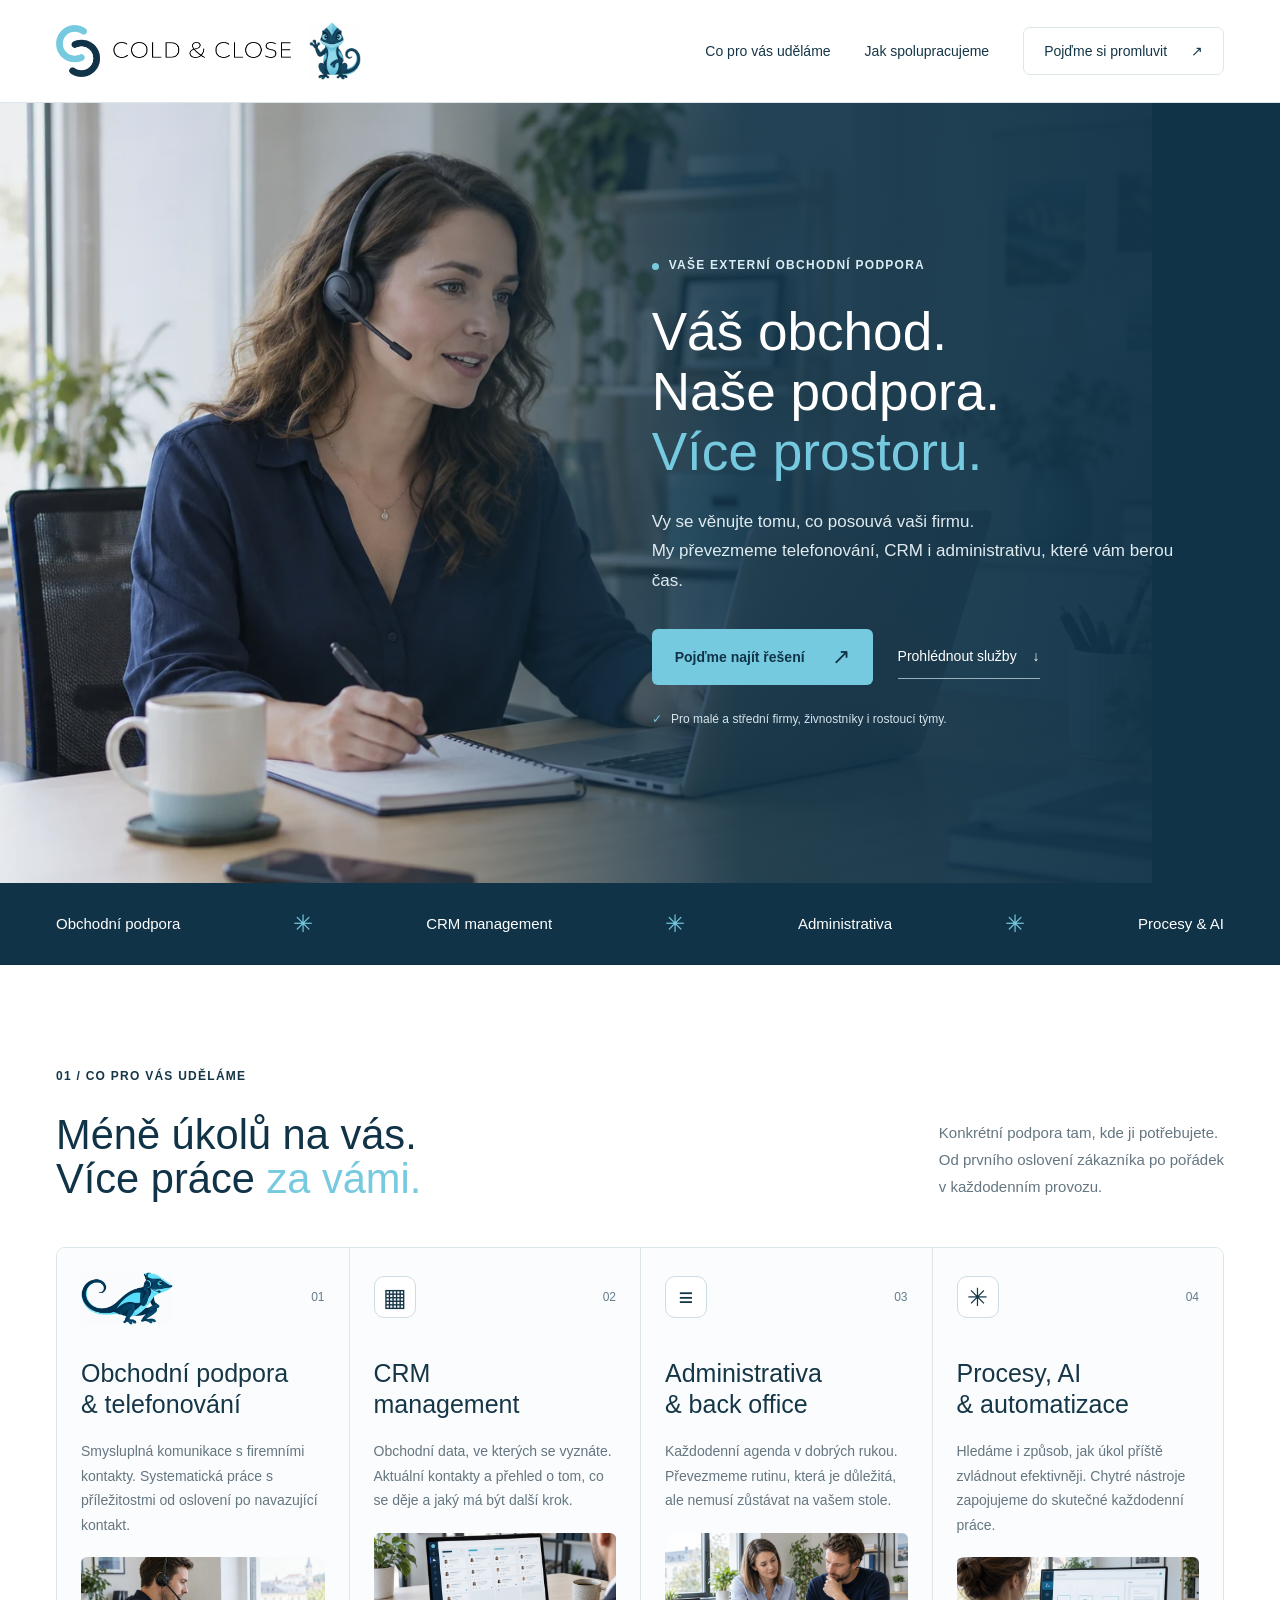
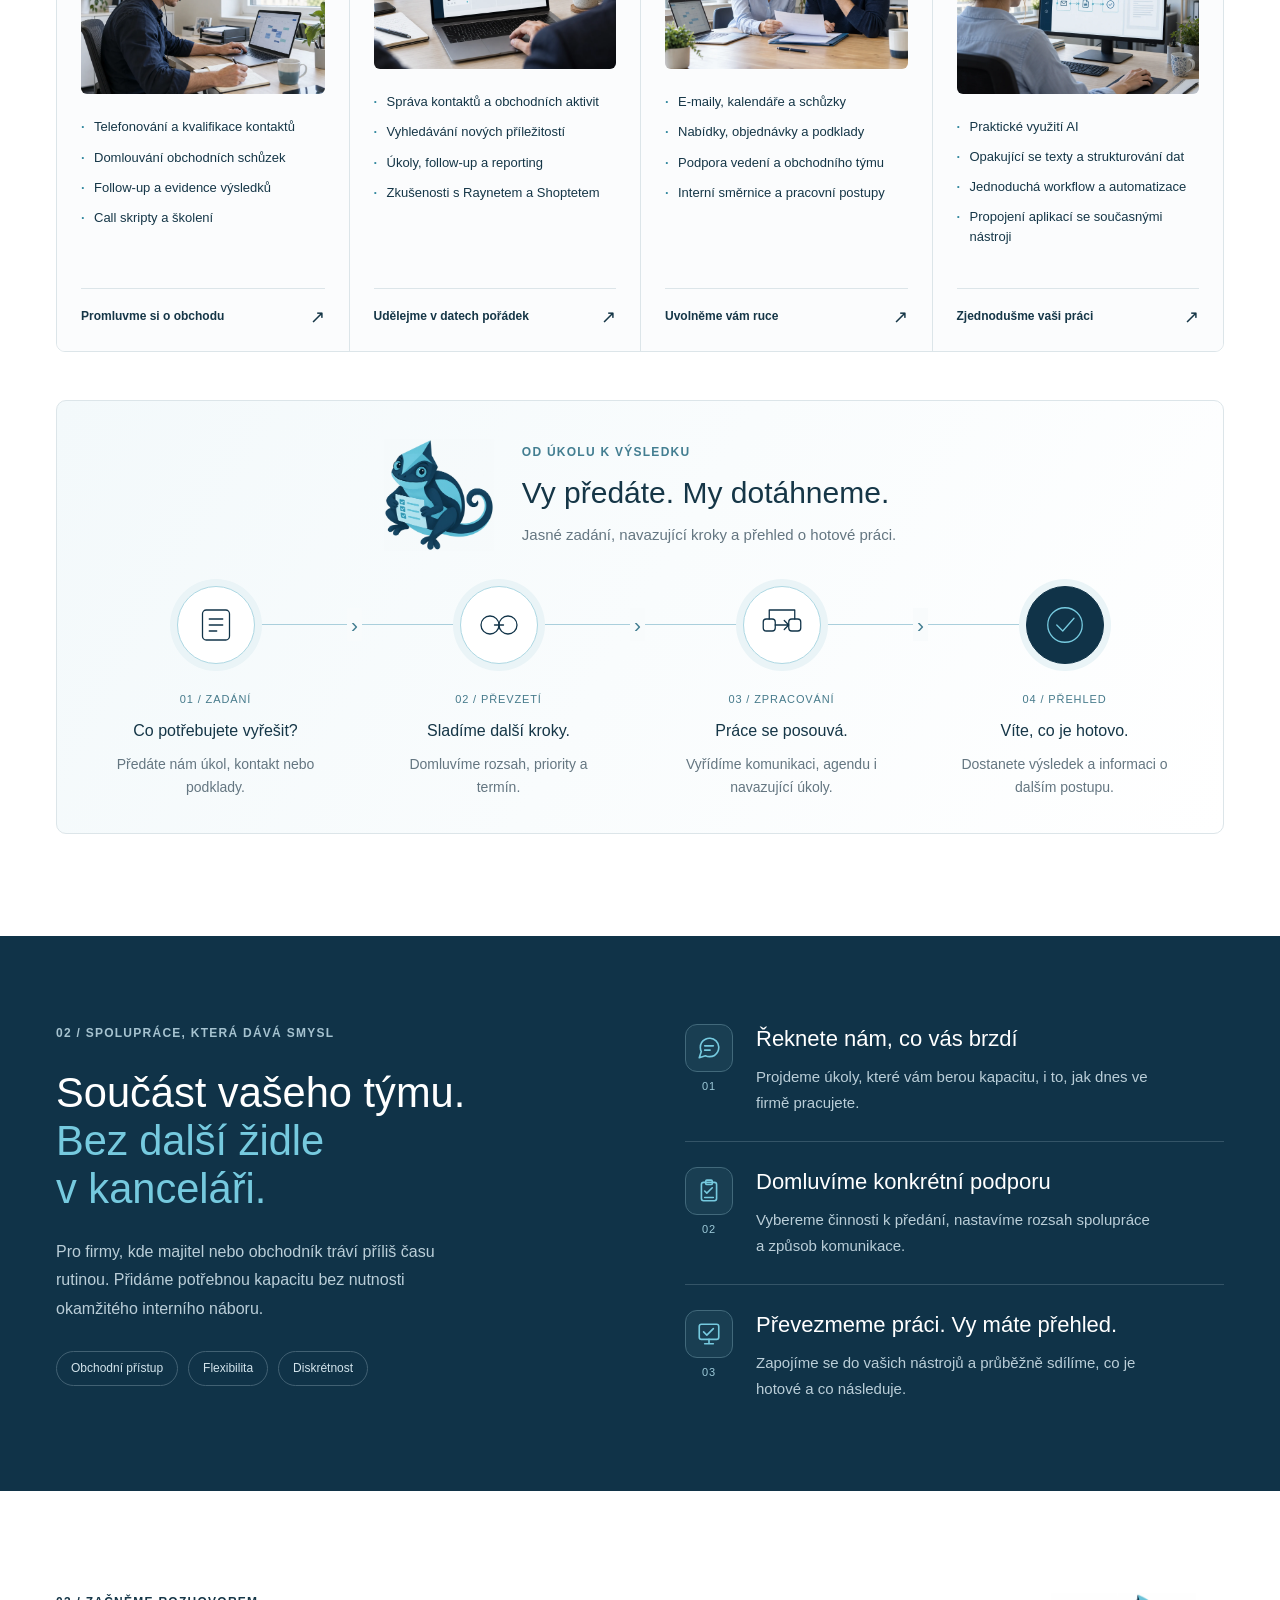
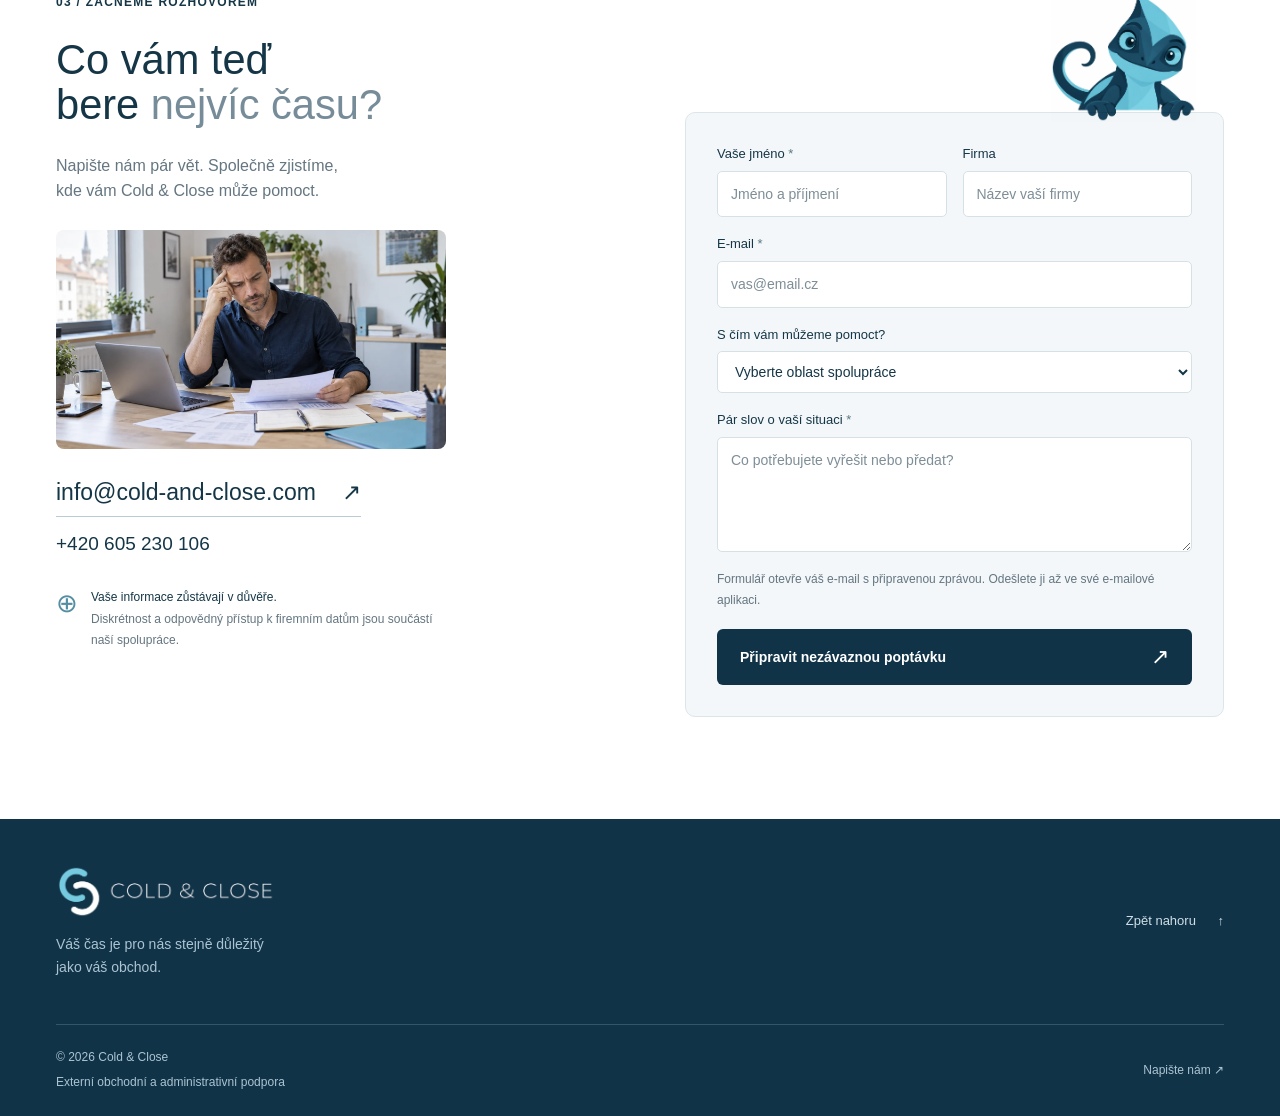
==== commit 7ed6460e: "Move waving mascot beside header logo in version 2" ====
--- a/v2/index.html
+++ b/v2/index.html
@@ -10,14 +10,14 @@
   <meta property="og:description" content="Převezmeme činnosti, které vám berou kapacitu. Od prvního kontaktu po každodenní administrativu.">
   <meta property="og:type" content="website">
   <link rel="icon" type="image/png" href="./assets/favicon.png">
-  <link rel="stylesheet" href="./styles.css?v=mascot-v2">
+  <link rel="stylesheet" href="./styles.css?v=mascot-header">
   <script src="./script.js" defer></script>
 </head>
 <body>
   <a class="skip-link" href="#obsah">Přejít na obsah</a>
   <header class="header">
     <div class="container header-inner">
-      <a class="brand" href="#" aria-label="Cold & Close — úvod"><img src="./assets/logo.png" alt="Cold & Close" width="884" height="198"></a>
+      <div class="header-brand-group"><a class="brand" href="#" aria-label="Cold & Close — úvod"><img src="./assets/logo.png" alt="Cold & Close" width="884" height="198"></a><img class="mascot mascot-header" src="./assets/mascot-front.webp" alt="" aria-hidden="true" width="592" height="650" decoding="async"></div>
       <button class="menu-toggle" type="button" aria-expanded="false" aria-controls="navigation">Menu <span aria-hidden="true">☰</span></button>
       <nav id="navigation" aria-label="Hlavní navigace">
         <a href="#sluzby">Co pro vás uděláme</a>
@@ -40,7 +40,7 @@
     </section>
     <div class="scope-strip"><div class="container"><span>Obchodní podpora</span><span aria-hidden="true">✳</span><span>CRM management</span><span aria-hidden="true">✳</span><span>Administrativa</span><span aria-hidden="true">✳</span><span>Procesy & AI</span></div></div>
     <section class="services section container" id="sluzby" aria-labelledby="services-title">
-      <div class="section-intro"><div class="welcome-heading"><img class="mascot mascot-welcome" src="./assets/mascot-front.webp" alt="" aria-hidden="true" width="592" height="650" loading="lazy" decoding="async"><div><p class="eyebrow">01 / CO PRO VÁS UDĚLÁME</p><h2 id="services-title">Méně úkolů na vás.<br>Více práce <span class="muted">za vámi.</span></h2></div></div><p>Konkrétní podpora tam, kde ji potřebujete.<br>Od prvního oslovení zákazníka po pořádek<br class="desktop-break"> v každodenním provozu.</p></div>
+      <div class="section-intro"><div><p class="eyebrow">01 / CO PRO VÁS UDĚLÁME</p><h2 id="services-title">Méně úkolů na vás.<br>Více práce <span class="muted">za vámi.</span></h2></div><p>Konkrétní podpora tam, kde ji potřebujete.<br>Od prvního oslovení zákazníka po pořádek<br class="desktop-break"> v každodenním provozu.</p></div>
       <div class="service-grid">
         <article class="service-card"><div class="card-top"><span class="mascot-call-slot"><img class="mascot mascot-calling" src="./assets/mascot-calling.webp" alt="" aria-hidden="true" width="650" height="377" loading="lazy" decoding="async"></span><span class="card-number">01</span></div><h3>Obchodní podpora<br>& telefonování</h3><p>Smysluplná komunikace s firemními kontakty. Systematická práce s příležitostmi od oslovení po navazující kontakt.</p><img class="service-inline-photo" src="./assets/calling.webp" alt="Ilustrační obchodní hovor: asistent domlouvá schůzku a zaznamenává další kroky." width="1536" height="1024" loading="lazy" decoding="async"><ul><li>Telefonování a kvalifikace kontaktů</li><li>Domlouvání obchodních schůzek</li><li>Follow-up a evidence výsledků</li><li>Call skripty a školení</li></ul><a class="card-link" href="#kontakt" data-service="Obchodní podpora a telefonování">Promluvme si o obchodu <span aria-hidden="true">↗</span></a></article>
         <article class="service-card"><div class="card-top"><span class="service-icon" aria-hidden="true">▦</span><span class="card-number">02</span></div><h3>CRM<br>management</h3><p>Obchodní data, ve kterých se vyznáte. Aktuální kontakty a přehled o tom, co se děje a jaký má být další krok.</p><img class="service-inline-photo" src="./assets/crm.webp" alt="Ilustrační přehled obchodních příležitostí v CRM na notebooku." width="1536" height="1024" loading="lazy" decoding="async"><ul><li>Správa kontaktů a obchodních aktivit</li><li>Vyhledávání nových příležitostí</li><li>Úkoly, follow-up a reporting</li><li>Zkušenosti s Raynetem a Shoptetem</li></ul><a class="card-link" href="#kontakt" data-service="CRM management">Udělejme v datech pořádek <span aria-hidden="true">↗</span></a></article>
--- a/v2/styles.css
+++ b/v2/styles.css
@@ -61,3 +61,12 @@
 @media(max-width:1150px){.services .section-intro{align-items:flex-start;flex-direction:column;gap:24px}}
 @media(max-width:800px){.mascot-welcome{width:75px}.welcome-heading{gap:17px}.welcome-heading h2{font-size:35px}.mascot-tasks{width:90px}.mascot-workflow-heading{gap:20px}.mascot-peek{width:130px}}
 @media(max-width:480px){.mascot-welcome{width:56px}.welcome-heading{gap:12px}.welcome-heading h2{font-size:29px}.welcome-heading .eyebrow{font-size:10px}.mascot-workflow-heading{flex-direction:column;gap:14px;text-align:center}.mascot-workflow-heading .eyebrow{justify-content:center}.mascot-tasks{width:85px}.mascot-peek{width:115px;margin-right:20px}}
+
+/* Waving mascot accompanies the original logo in the header. */
+.header-brand-group{display:flex;align-items:center;gap:18px;flex-shrink:0}
+.mascot-header{width:52px;height:76px;object-fit:contain;align-self:center}
+@media(max-width:1150px) and (min-width:801px){.header-brand-group{gap:12px}.header-brand-group .brand{width:195px}.mascot-header{width:42px;height:64px}.header nav{gap:18px}.header nav .nav-contact{padding-inline:14px}}
+@media(max-width:800px){.header-brand-group{gap:12px}.mascot-header{width:39px;height:60px}}
+@media(max-width:480px){.header-brand-group{gap:8px}.header-brand-group .brand{width:158px}.mascot-header{width:31px;height:49px}}
+@media(max-width:360px){.header-brand-group .brand{width:140px}.header-brand-group{gap:6px}.mascot-header{width:27px;height:44px}.header-inner{gap:8px}}
+@media(min-width:801px) and (max-width:1000px){.header-inner{gap:16px}.header-brand-group .brand{width:170px}.header-brand-group{gap:10px}.mascot-header{width:32px;height:52px}.header nav{font-size:12px;gap:12px}.header nav .nav-contact{padding-inline:10px}.nav-contact span{margin-left:10px}}
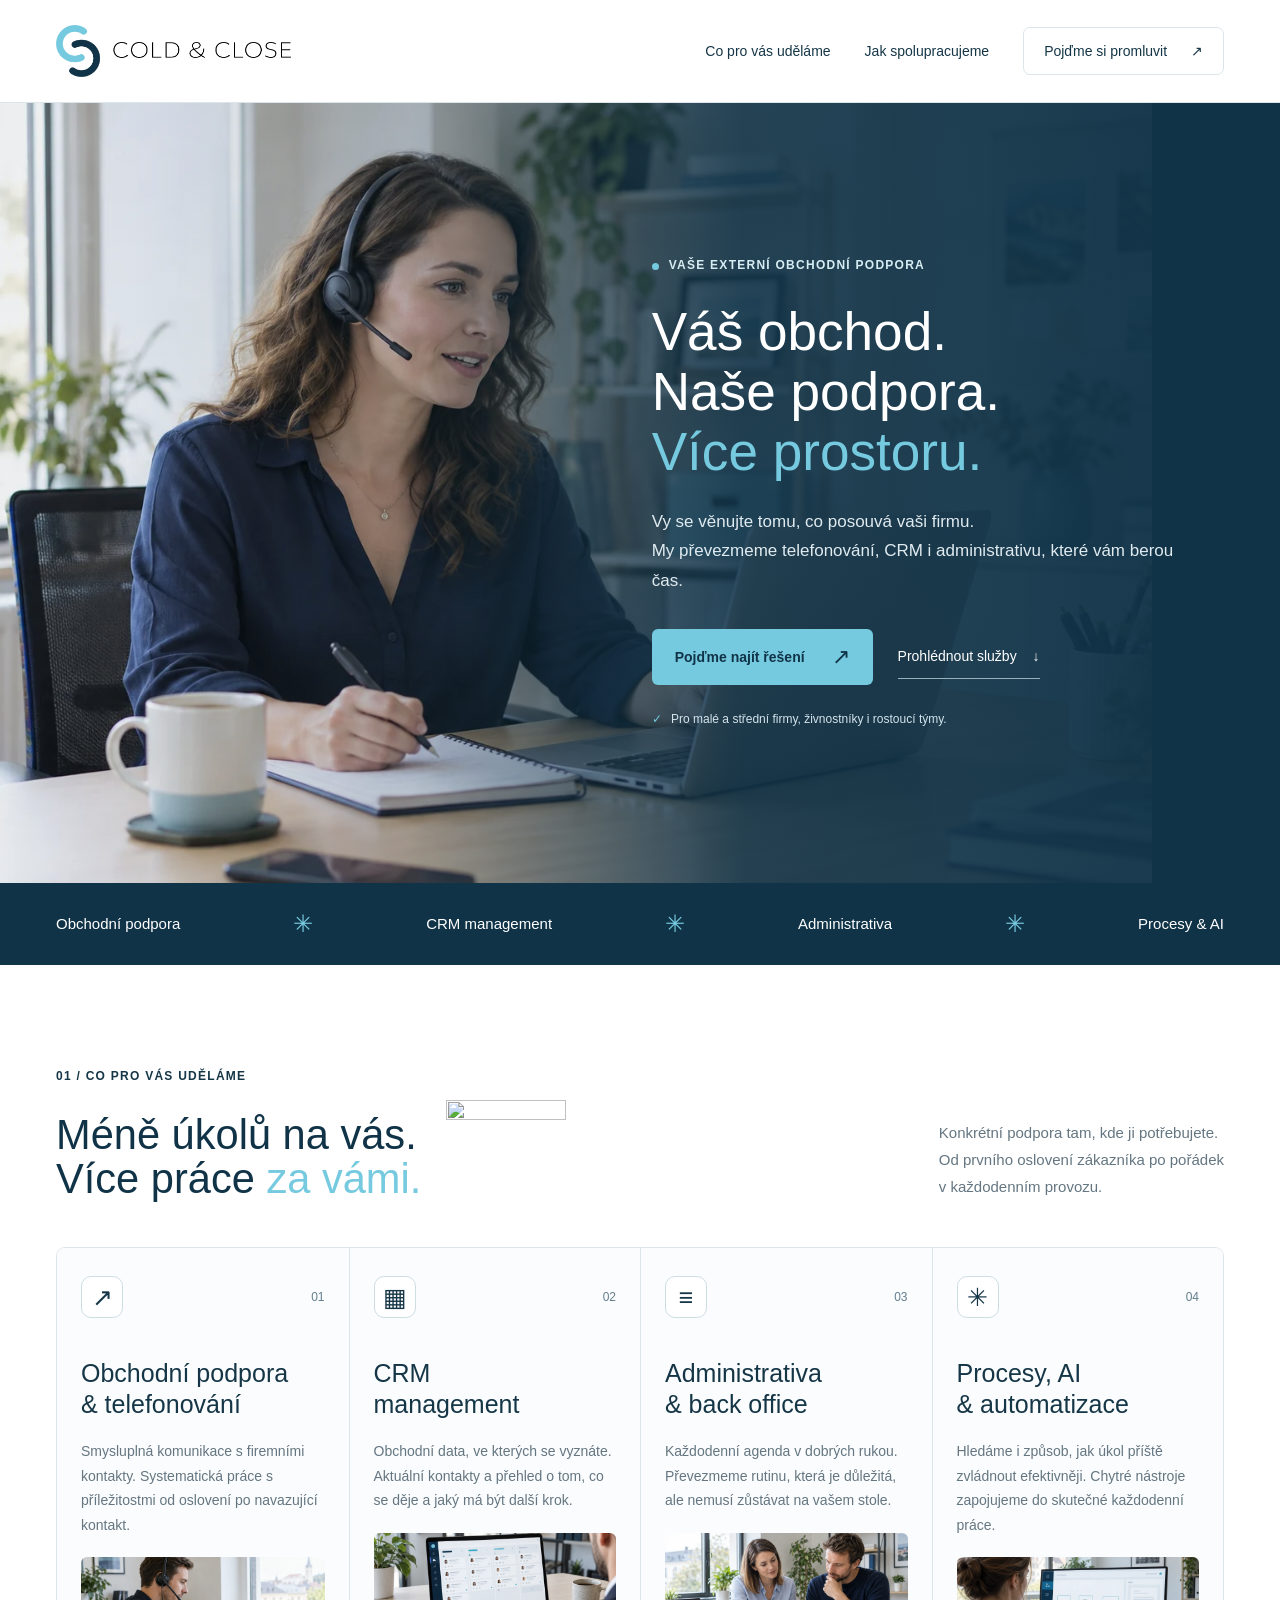
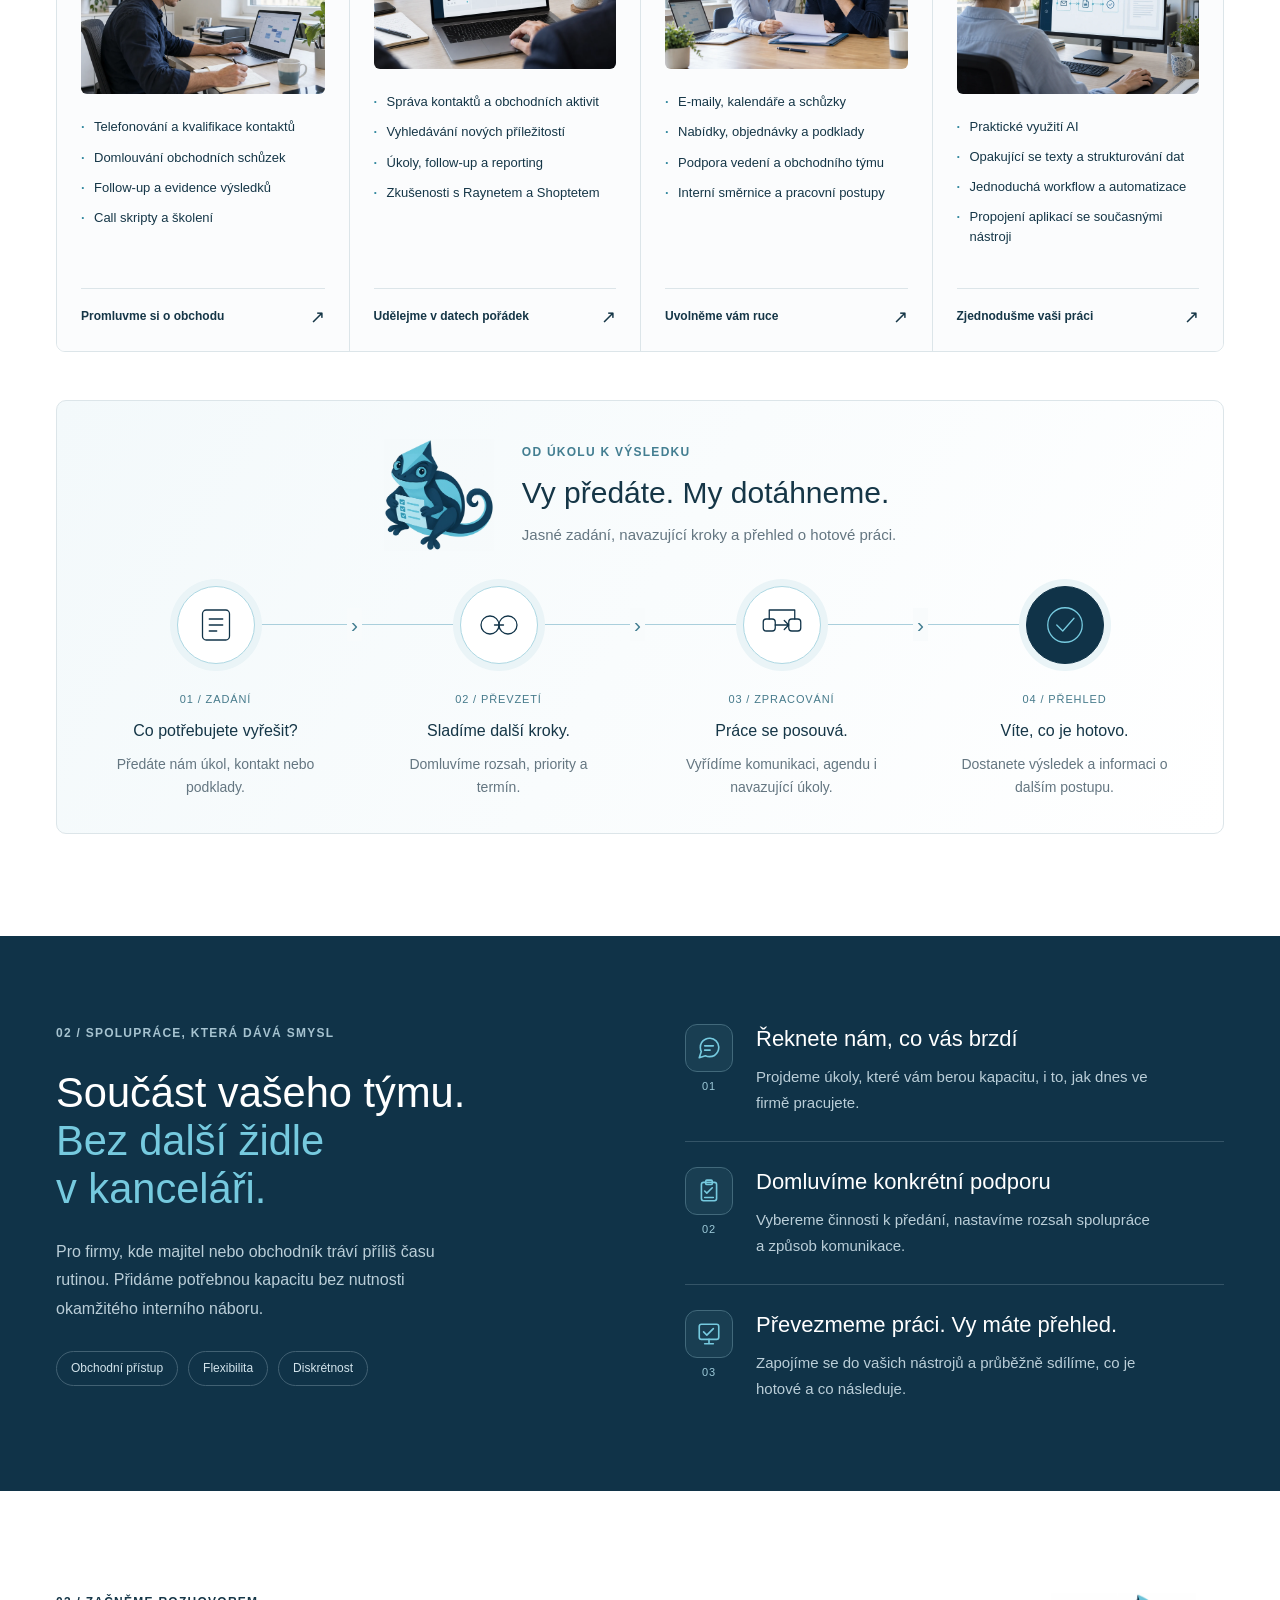
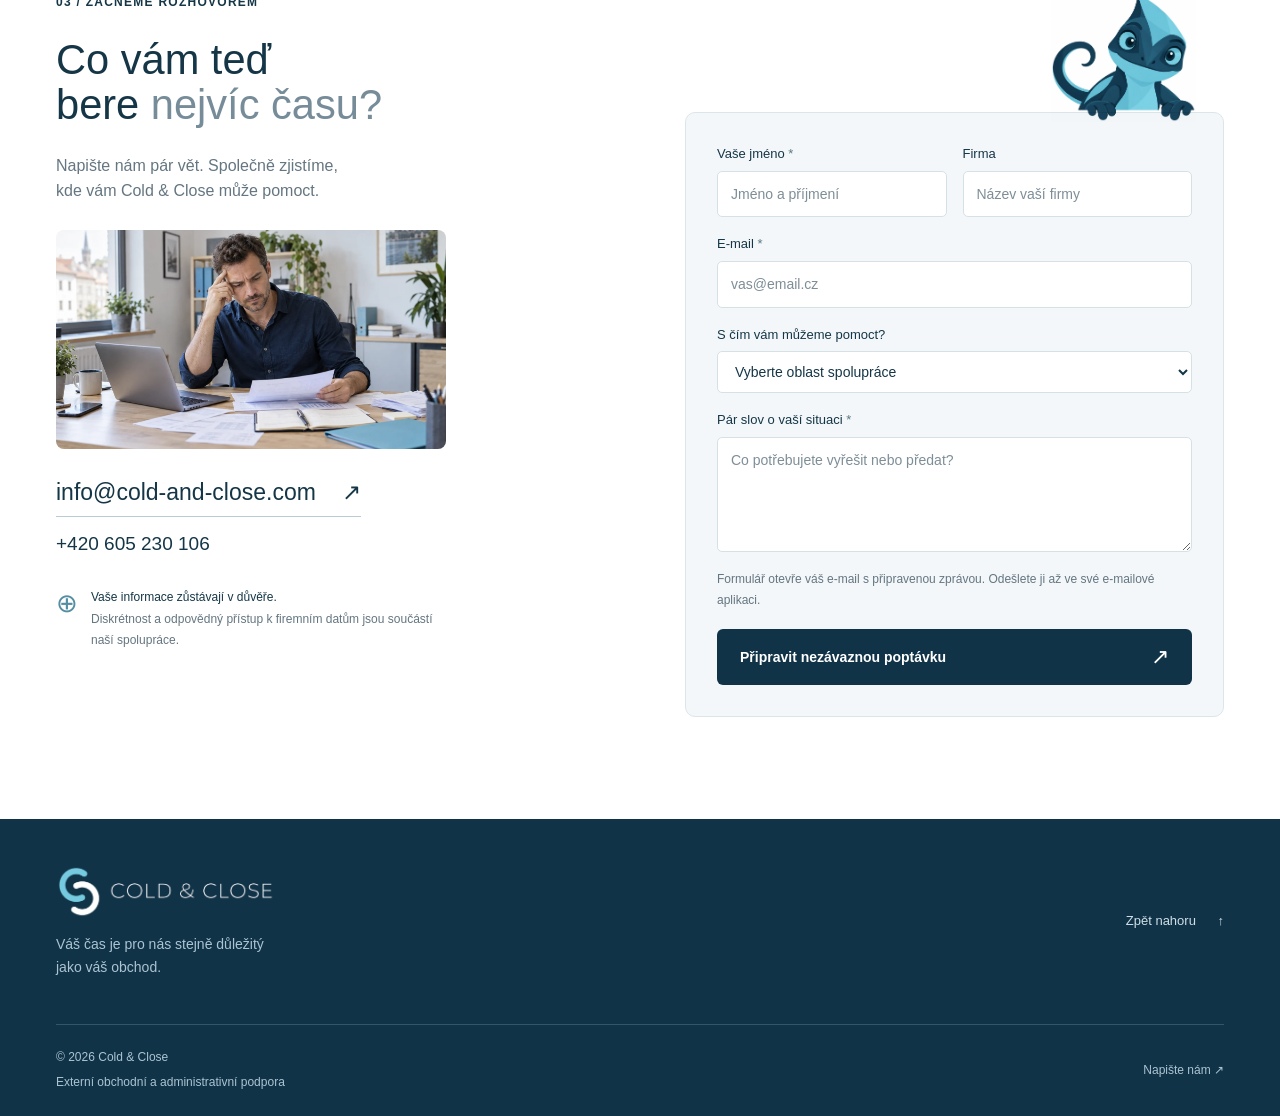
==== commit 8c7904cb: "Move sales mascot to section heading and remove header mascot" ====
--- a/v2/index.html
+++ b/v2/index.html
@@ -10,14 +10,14 @@
   <meta property="og:description" content="Převezmeme činnosti, které vám berou kapacitu. Od prvního kontaktu po každodenní administrativu.">
   <meta property="og:type" content="website">
   <link rel="icon" type="image/png" href="./assets/favicon.png">
-  <link rel="stylesheet" href="./styles.css?v=mascot-header">
+  <link rel="stylesheet" href="./styles.css?v=services-mascot">
   <script src="./script.js" defer></script>
 </head>
 <body>
   <a class="skip-link" href="#obsah">Přejít na obsah</a>
   <header class="header">
     <div class="container header-inner">
-      <div class="header-brand-group"><a class="brand" href="#" aria-label="Cold & Close — úvod"><img src="./assets/logo.png" alt="Cold & Close" width="884" height="198"></a><img class="mascot mascot-header" src="./assets/mascot-front.webp" alt="" aria-hidden="true" width="592" height="650" decoding="async"></div>
+      <a class="brand" href="#" aria-label="Cold & Close — úvod"><img src="./assets/logo.png" alt="Cold & Close" width="884" height="198"></a>
       <button class="menu-toggle" type="button" aria-expanded="false" aria-controls="navigation">Menu <span aria-hidden="true">☰</span></button>
       <nav id="navigation" aria-label="Hlavní navigace">
         <a href="#sluzby">Co pro vás uděláme</a>
@@ -40,9 +40,9 @@
     </section>
     <div class="scope-strip"><div class="container"><span>Obchodní podpora</span><span aria-hidden="true">✳</span><span>CRM management</span><span aria-hidden="true">✳</span><span>Administrativa</span><span aria-hidden="true">✳</span><span>Procesy & AI</span></div></div>
     <section class="services section container" id="sluzby" aria-labelledby="services-title">
-      <div class="section-intro"><div><p class="eyebrow">01 / CO PRO VÁS UDĚLÁME</p><h2 id="services-title">Méně úkolů na vás.<br>Více práce <span class="muted">za vámi.</span></h2></div><p>Konkrétní podpora tam, kde ji potřebujete.<br>Od prvního oslovení zákazníka po pořádek<br class="desktop-break"> v každodenním provozu.</p></div>
+      <div class="section-intro"><div class="services-heading-group"><div><p class="eyebrow">01 / CO PRO VÁS UDĚLÁME</p><h2 id="services-title">Méně úkolů na vás.<br>Více práce <span class="muted">za vámi.</span></h2></div><img class="mascot mascot-services-heading" src="./assets/mascot-services-heading.webp" alt="" aria-hidden="true" width="650" height="377" loading="lazy" decoding="async"></div><p>Konkrétní podpora tam, kde ji potřebujete.<br>Od prvního oslovení zákazníka po pořádek<br class="desktop-break"> v každodenním provozu.</p></div>
       <div class="service-grid">
-        <article class="service-card"><div class="card-top"><span class="mascot-call-slot"><img class="mascot mascot-calling" src="./assets/mascot-calling.webp" alt="" aria-hidden="true" width="650" height="377" loading="lazy" decoding="async"></span><span class="card-number">01</span></div><h3>Obchodní podpora<br>& telefonování</h3><p>Smysluplná komunikace s firemními kontakty. Systematická práce s příležitostmi od oslovení po navazující kontakt.</p><img class="service-inline-photo" src="./assets/calling.webp" alt="Ilustrační obchodní hovor: asistent domlouvá schůzku a zaznamenává další kroky." width="1536" height="1024" loading="lazy" decoding="async"><ul><li>Telefonování a kvalifikace kontaktů</li><li>Domlouvání obchodních schůzek</li><li>Follow-up a evidence výsledků</li><li>Call skripty a školení</li></ul><a class="card-link" href="#kontakt" data-service="Obchodní podpora a telefonování">Promluvme si o obchodu <span aria-hidden="true">↗</span></a></article>
+        <article class="service-card"><div class="card-top"><span class="service-icon" aria-hidden="true">↗</span><span class="card-number">01</span></div><h3>Obchodní podpora<br>& telefonování</h3><p>Smysluplná komunikace s firemními kontakty. Systematická práce s příležitostmi od oslovení po navazující kontakt.</p><img class="service-inline-photo" src="./assets/calling.webp" alt="Ilustrační obchodní hovor: asistent domlouvá schůzku a zaznamenává další kroky." width="1536" height="1024" loading="lazy" decoding="async"><ul><li>Telefonování a kvalifikace kontaktů</li><li>Domlouvání obchodních schůzek</li><li>Follow-up a evidence výsledků</li><li>Call skripty a školení</li></ul><a class="card-link" href="#kontakt" data-service="Obchodní podpora a telefonování">Promluvme si o obchodu <span aria-hidden="true">↗</span></a></article>
         <article class="service-card"><div class="card-top"><span class="service-icon" aria-hidden="true">▦</span><span class="card-number">02</span></div><h3>CRM<br>management</h3><p>Obchodní data, ve kterých se vyznáte. Aktuální kontakty a přehled o tom, co se děje a jaký má být další krok.</p><img class="service-inline-photo" src="./assets/crm.webp" alt="Ilustrační přehled obchodních příležitostí v CRM na notebooku." width="1536" height="1024" loading="lazy" decoding="async"><ul><li>Správa kontaktů a obchodních aktivit</li><li>Vyhledávání nových příležitostí</li><li>Úkoly, follow-up a reporting</li><li>Zkušenosti s Raynetem a Shoptetem</li></ul><a class="card-link" href="#kontakt" data-service="CRM management">Udělejme v datech pořádek <span aria-hidden="true">↗</span></a></article>
         <article class="service-card"><div class="card-top"><span class="service-icon" aria-hidden="true">≡</span><span class="card-number">03</span></div><h3>Administrativa<br>& back office</h3><p>Každodenní agenda v dobrých rukou. Převezmeme rutinu, která je důležitá, ale nemusí zůstávat na vašem stole.</p><img class="service-inline-photo" src="./assets/admin.webp" alt="Ilustrační spolupráce nad firemními dokumenty a plánem práce." width="1536" height="1024" loading="lazy" decoding="async"><ul><li>E-maily, kalendáře a schůzky</li><li>Nabídky, objednávky a podklady</li><li>Podpora vedení a obchodního týmu</li><li>Interní směrnice a pracovní postupy</li></ul><a class="card-link" href="#kontakt" data-service="Administrativa a back office">Uvolněme vám ruce <span aria-hidden="true">↗</span></a></article>
         <article class="service-card"><div class="card-top"><span class="service-icon" aria-hidden="true">✳</span><span class="card-number">04</span></div><h3>Procesy, AI<br>& automatizace</h3><p>Hledáme i způsob, jak úkol příště zvládnout efektivněji. Chytré nástroje zapojujeme do skutečné každodenní práce.</p><img class="service-inline-photo" src="./assets/automation.webp" alt="Ilustrační práce s automatizací: propojení přijatého e-mailu, přípravy dokumentu a dokončení úkolu." width="1536" height="1024" loading="lazy" decoding="async"><ul><li>Praktické využití AI</li><li>Opakující se texty a strukturování dat</li><li>Jednoduchá workflow a automatizace</li><li>Propojení aplikací se současnými nástroji</li></ul><a class="card-link" href="#kontakt" data-service="Procesy, AI a automatizace">Zjednodušme vaši práci <span aria-hidden="true">↗</span></a></article>
--- a/v2/styles.css
+++ b/v2/styles.css
@@ -62,11 +62,9 @@
 @media(max-width:800px){.mascot-welcome{width:75px}.welcome-heading{gap:17px}.welcome-heading h2{font-size:35px}.mascot-tasks{width:90px}.mascot-workflow-heading{gap:20px}.mascot-peek{width:130px}}
 @media(max-width:480px){.mascot-welcome{width:56px}.welcome-heading{gap:12px}.welcome-heading h2{font-size:29px}.welcome-heading .eyebrow{font-size:10px}.mascot-workflow-heading{flex-direction:column;gap:14px;text-align:center}.mascot-workflow-heading .eyebrow{justify-content:center}.mascot-tasks{width:85px}.mascot-peek{width:115px;margin-right:20px}}
 
-/* Waving mascot accompanies the original logo in the header. */
-.header-brand-group{display:flex;align-items:center;gap:18px;flex-shrink:0}
-.mascot-header{width:52px;height:76px;object-fit:contain;align-self:center}
-@media(max-width:1150px) and (min-width:801px){.header-brand-group{gap:12px}.header-brand-group .brand{width:195px}.mascot-header{width:42px;height:64px}.header nav{gap:18px}.header nav .nav-contact{padding-inline:14px}}
-@media(max-width:800px){.header-brand-group{gap:12px}.mascot-header{width:39px;height:60px}}
-@media(max-width:480px){.header-brand-group{gap:8px}.header-brand-group .brand{width:158px}.mascot-header{width:31px;height:49px}}
-@media(max-width:360px){.header-brand-group .brand{width:140px}.header-brand-group{gap:6px}.mascot-header{width:27px;height:44px}.header-inner{gap:8px}}
-@media(min-width:801px) and (max-width:1000px){.header-inner{gap:16px}.header-brand-group .brand{width:170px}.header-brand-group{gap:10px}.mascot-header{width:32px;height:52px}.header nav{font-size:12px;gap:12px}.header nav .nav-contact{padding-inline:10px}.nav-contact span{margin-left:10px}}
+/* The sales mascot accompanies the section heading, outside the cards. */
+.services-heading-group{display:flex;align-items:center;gap:25px;min-width:0}
+.mascot-services-heading{width:120px;height:auto;max-height:125px}
+@media(min-width:1151px){.services .section-intro{flex-wrap:wrap;gap:25px}.services-heading-group{flex:1 1 700px}}
+@media(max-width:800px){.services-heading-group{gap:18px}.mascot-services-heading{width:90px;max-height:100px}.services-heading-group h2{font-size:34px}}
+@media(max-width:480px){.services-heading-group{position:relative;display:block;width:100%;padding-top:50px}.mascot-services-heading{position:absolute;right:0;top:-8px;width:80px;max-height:65px}.services-heading-group h2{font-size:32px}.services-heading-group .eyebrow{max-width:calc(100% - 65px)}}
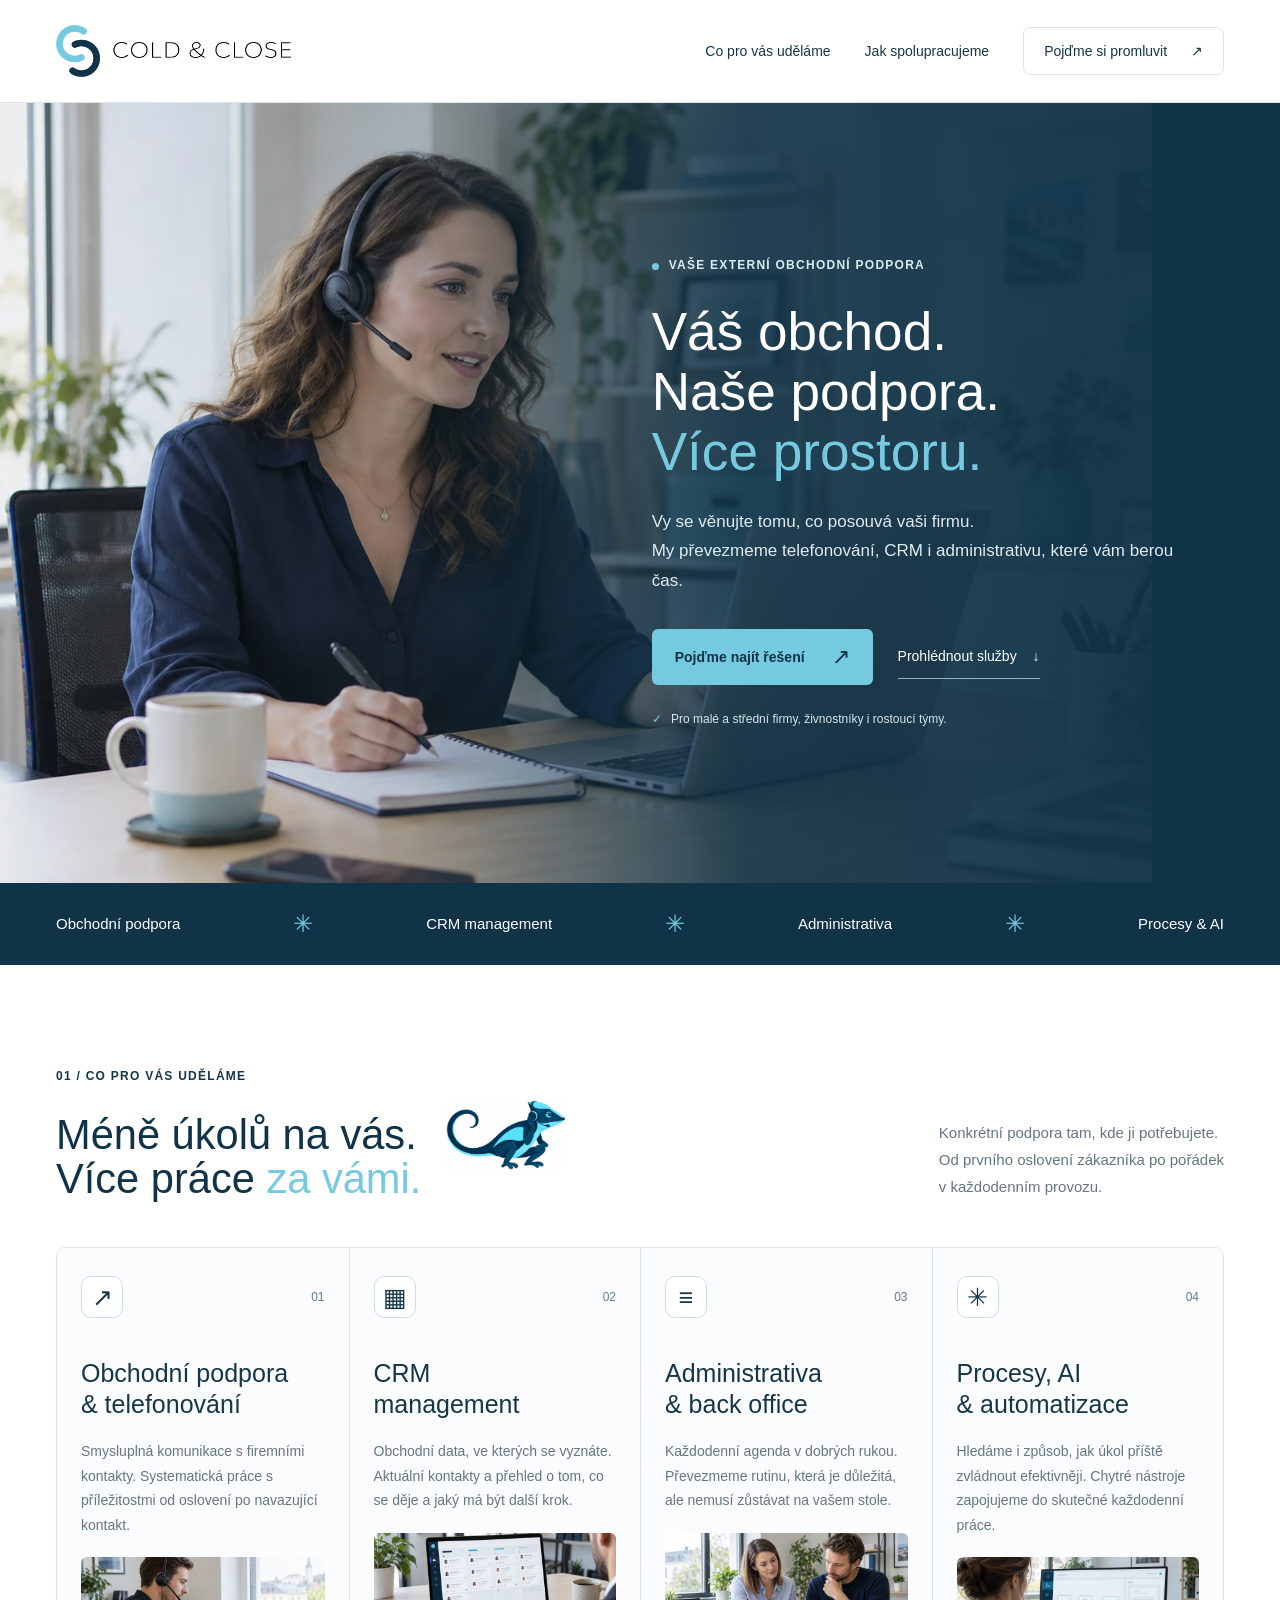
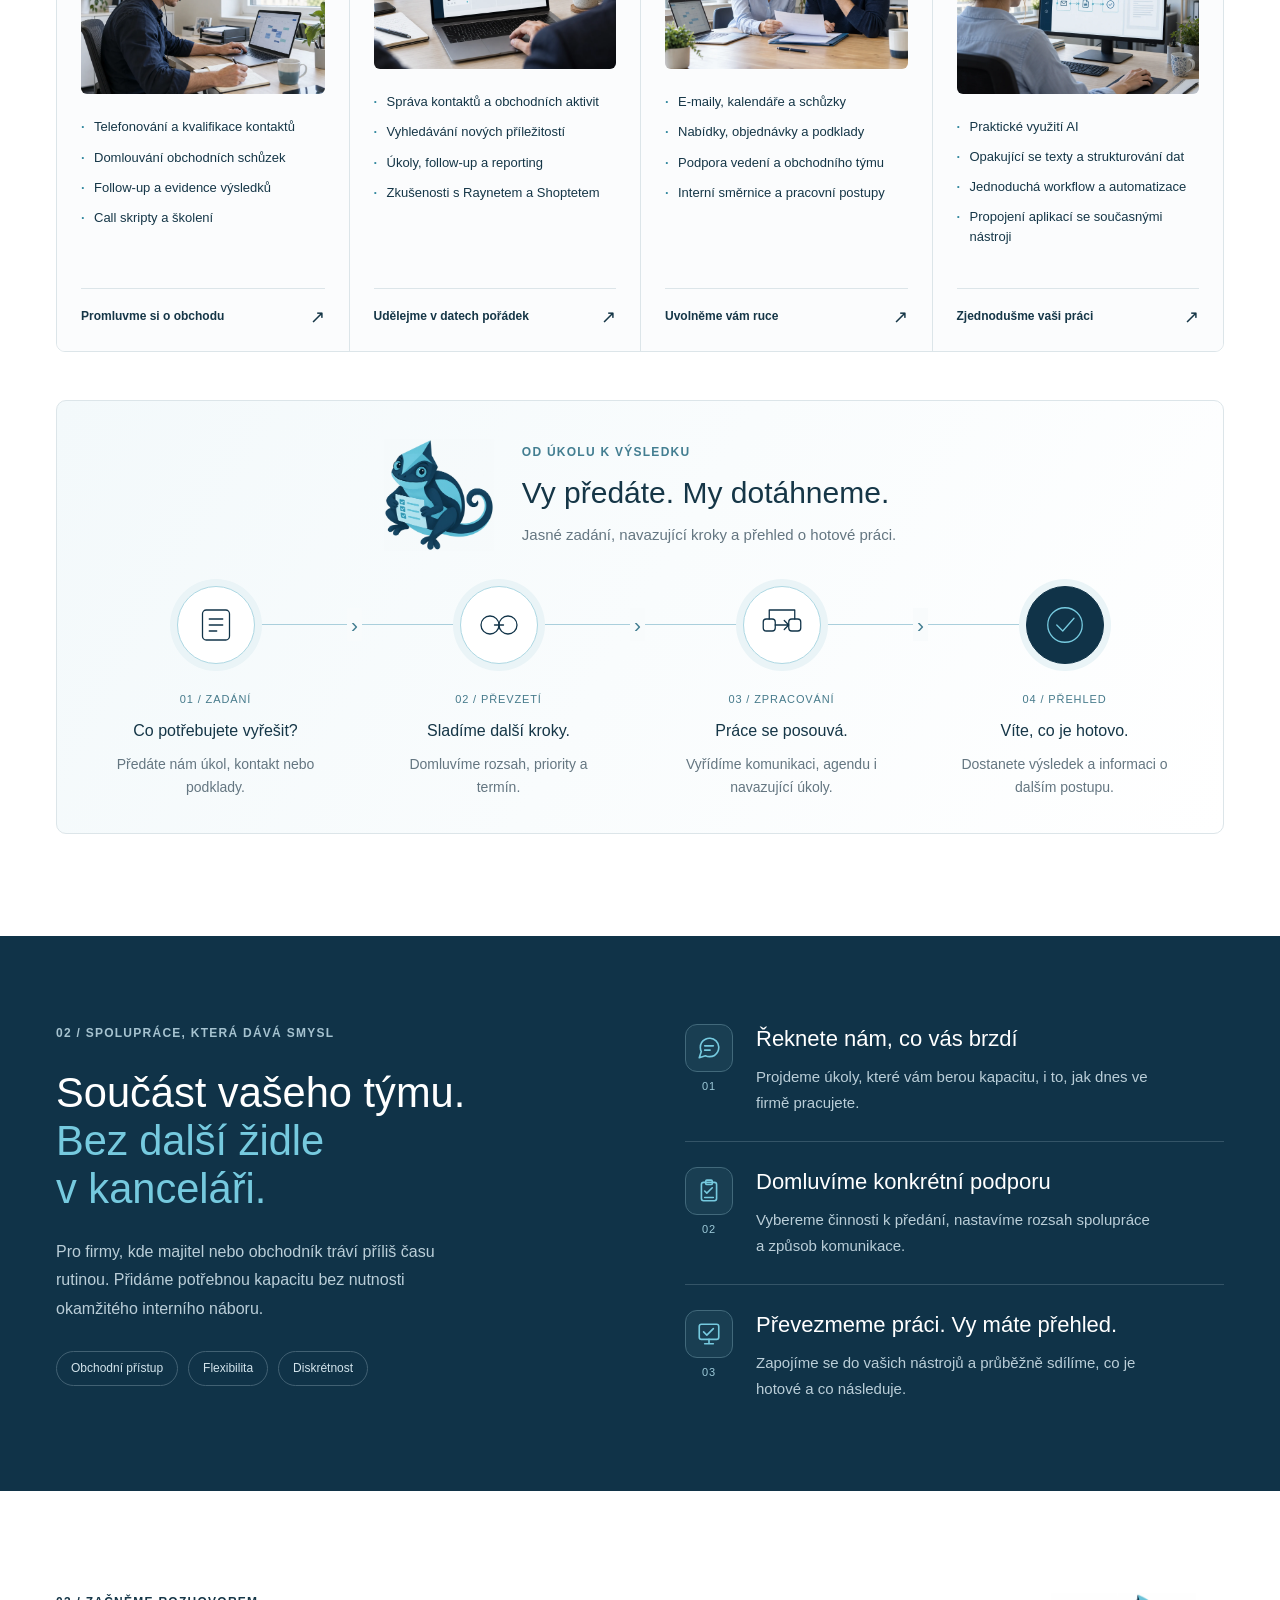
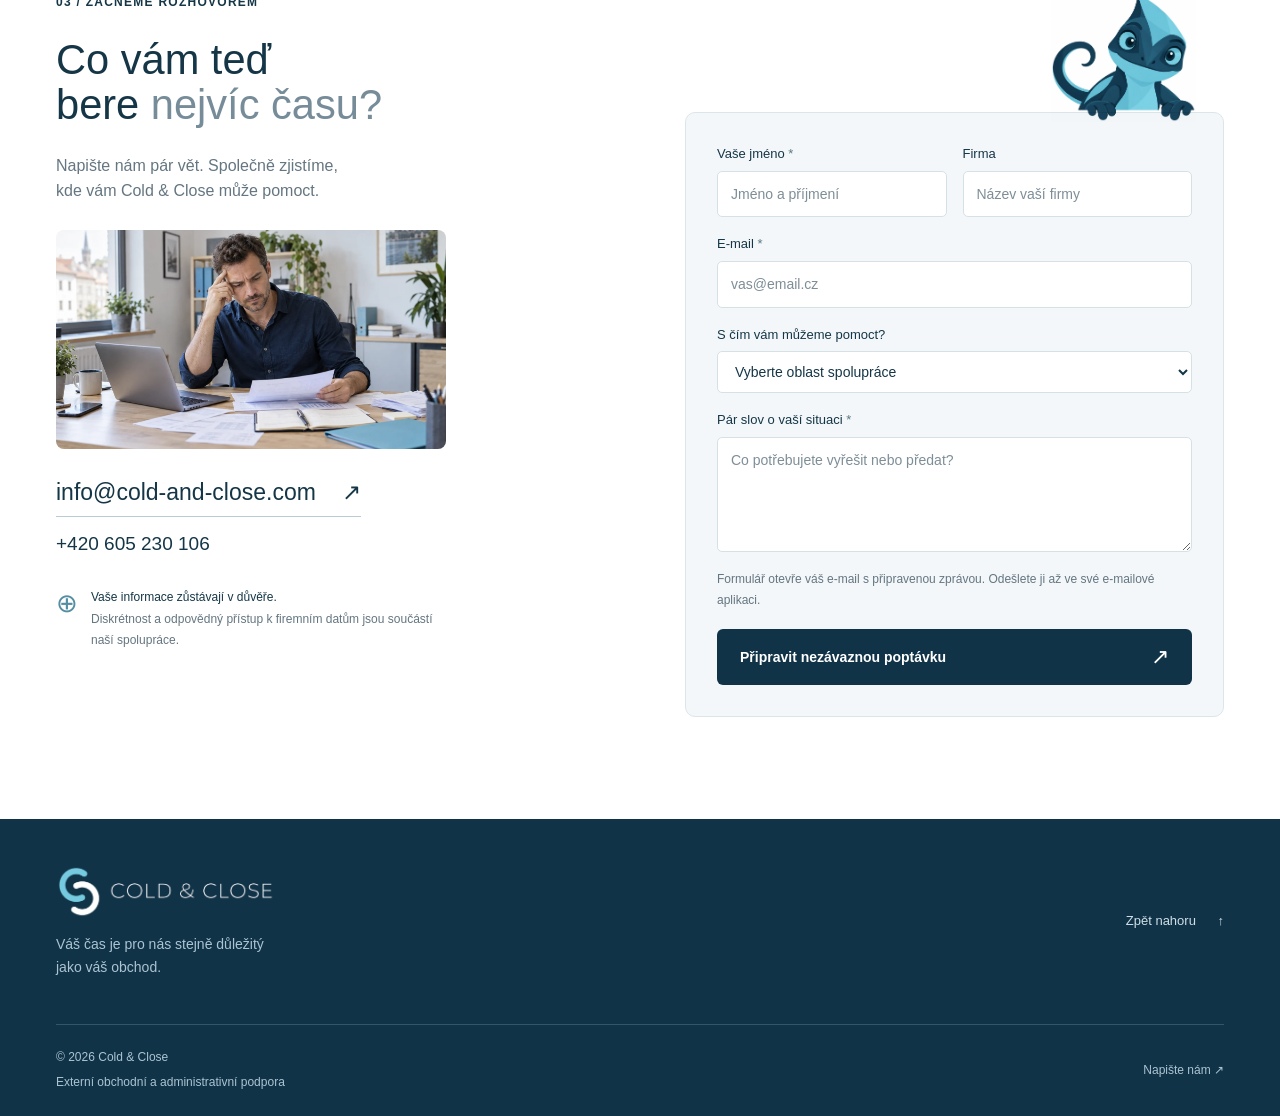
==== commit 18a8ecac: "Fix relocated mascot image source" ====
--- a/v2/index.html
+++ b/v2/index.html
@@ -40,7 +40,7 @@
     </section>
     <div class="scope-strip"><div class="container"><span>Obchodní podpora</span><span aria-hidden="true">✳</span><span>CRM management</span><span aria-hidden="true">✳</span><span>Administrativa</span><span aria-hidden="true">✳</span><span>Procesy & AI</span></div></div>
     <section class="services section container" id="sluzby" aria-labelledby="services-title">
-      <div class="section-intro"><div class="services-heading-group"><div><p class="eyebrow">01 / CO PRO VÁS UDĚLÁME</p><h2 id="services-title">Méně úkolů na vás.<br>Více práce <span class="muted">za vámi.</span></h2></div><img class="mascot mascot-services-heading" src="./assets/mascot-services-heading.webp" alt="" aria-hidden="true" width="650" height="377" loading="lazy" decoding="async"></div><p>Konkrétní podpora tam, kde ji potřebujete.<br>Od prvního oslovení zákazníka po pořádek<br class="desktop-break"> v každodenním provozu.</p></div>
+      <div class="section-intro"><div class="services-heading-group"><div><p class="eyebrow">01 / CO PRO VÁS UDĚLÁME</p><h2 id="services-title">Méně úkolů na vás.<br>Více práce <span class="muted">za vámi.</span></h2></div><img class="mascot mascot-services-heading" src="./assets/mascot-calling.webp" alt="" aria-hidden="true" width="650" height="377" loading="lazy" decoding="async"></div><p>Konkrétní podpora tam, kde ji potřebujete.<br>Od prvního oslovení zákazníka po pořádek<br class="desktop-break"> v každodenním provozu.</p></div>
       <div class="service-grid">
         <article class="service-card"><div class="card-top"><span class="service-icon" aria-hidden="true">↗</span><span class="card-number">01</span></div><h3>Obchodní podpora<br>& telefonování</h3><p>Smysluplná komunikace s firemními kontakty. Systematická práce s příležitostmi od oslovení po navazující kontakt.</p><img class="service-inline-photo" src="./assets/calling.webp" alt="Ilustrační obchodní hovor: asistent domlouvá schůzku a zaznamenává další kroky." width="1536" height="1024" loading="lazy" decoding="async"><ul><li>Telefonování a kvalifikace kontaktů</li><li>Domlouvání obchodních schůzek</li><li>Follow-up a evidence výsledků</li><li>Call skripty a školení</li></ul><a class="card-link" href="#kontakt" data-service="Obchodní podpora a telefonování">Promluvme si o obchodu <span aria-hidden="true">↗</span></a></article>
         <article class="service-card"><div class="card-top"><span class="service-icon" aria-hidden="true">▦</span><span class="card-number">02</span></div><h3>CRM<br>management</h3><p>Obchodní data, ve kterých se vyznáte. Aktuální kontakty a přehled o tom, co se děje a jaký má být další krok.</p><img class="service-inline-photo" src="./assets/crm.webp" alt="Ilustrační přehled obchodních příležitostí v CRM na notebooku." width="1536" height="1024" loading="lazy" decoding="async"><ul><li>Správa kontaktů a obchodních aktivit</li><li>Vyhledávání nových příležitostí</li><li>Úkoly, follow-up a reporting</li><li>Zkušenosti s Raynetem a Shoptetem</li></ul><a class="card-link" href="#kontakt" data-service="CRM management">Udělejme v datech pořádek <span aria-hidden="true">↗</span></a></article>
